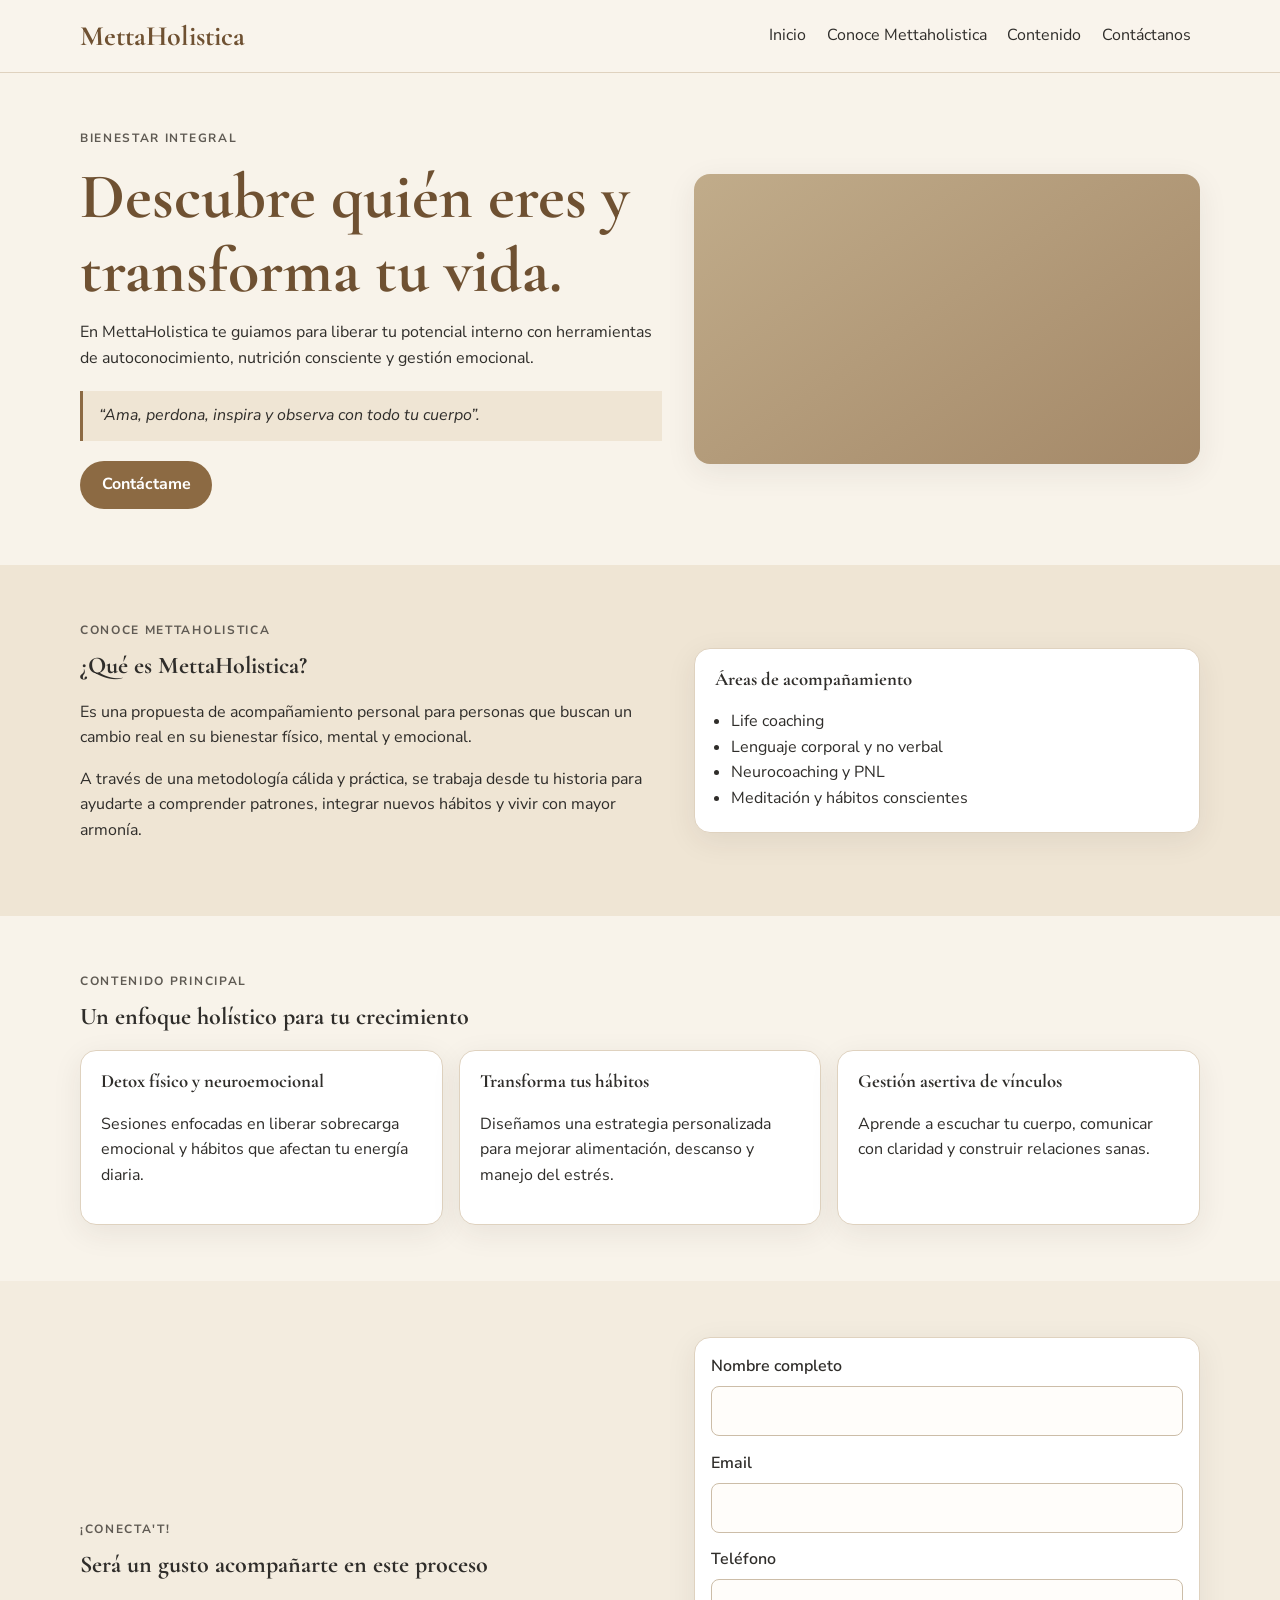
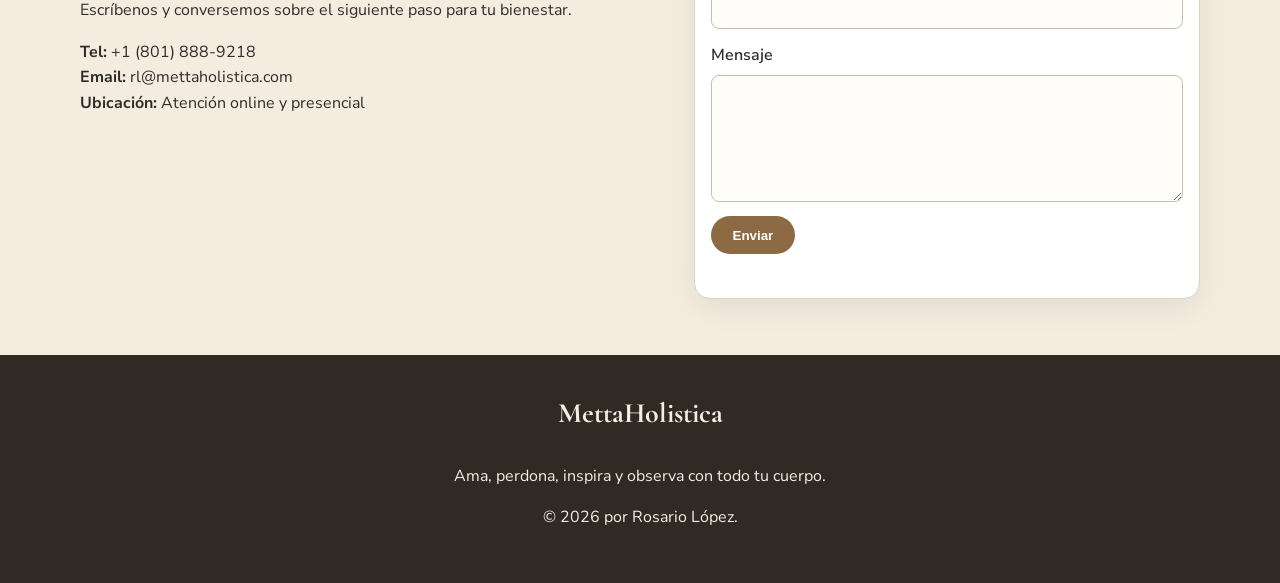
==== index.html @ f31a0b86 "Agregar base generada por Codex" ====
<!doctype html>
<html lang="es">
  <head>
    <meta charset="UTF-8" />
    <meta name="viewport" content="width=device-width, initial-scale=1.0" />
    <meta
      name="description"
      content="MettaHolistica te acompaña a transformar tu bienestar integral con enfoque en mente, cuerpo y emociones."
    />
    <title>MettaHolistica | Bienestar integral</title>

    <link rel="preconnect" href="https://fonts.googleapis.com" />
    <link rel="preconnect" href="https://fonts.gstatic.com" crossorigin />
    <link
      href="https://fonts.googleapis.com/css2?family=Cormorant+Garamond:wght@400;500;600;700&family=Nunito+Sans:wght@400;500;600;700&display=swap"
      rel="stylesheet"
    />
    <link rel="stylesheet" href="assets/css/styles.css" />
  </head>
  <body>
    <a class="skip-link" href="#contenido">Saltar al contenido principal</a>

    <header class="site-header" id="inicio">
      <div class="container nav-wrap">
        <a class="brand" href="#inicio" aria-label="Ir al inicio de MettaHolistica">
          <span class="brand__name">MettaHolistica</span>
        </a>

        <button class="nav-toggle" type="button" aria-expanded="false" aria-controls="nav-menu">
          <span class="sr-only">Abrir menú</span>
          <span></span>
          <span></span>
          <span></span>
        </button>

        <nav class="main-nav" id="nav-menu" aria-label="Navegación principal">
          <ul>
            <li><a href="#inicio">Inicio</a></li>
            <li><a href="#conoce">Conoce Mettaholistica</a></li>
            <li><a href="#contenido">Contenido</a></li>
            <li><a href="#contacto">Contáctanos</a></li>
          </ul>
        </nav>
      </div>
    </header>

    <main>
      <section class="hero" aria-labelledby="hero-title">
        <div class="container hero__layout">
          <div class="hero__copy">
            <p class="eyebrow">Bienestar integral</p>
            <h1 id="hero-title">Descubre quién eres y transforma tu vida.</h1>
            <p>
              En MettaHolistica te guiamos para liberar tu potencial interno con herramientas de
              autoconocimiento, nutrición consciente y gestión emocional.
            </p>
            <blockquote>
              “Ama, perdona, inspira y observa con todo tu cuerpo”.
            </blockquote>
            <a class="btn btn--primary" href="#contacto">Contáctame</a>
          </div>
          <div class="hero__visual" role="img" aria-label="Imagen inspiracional de bienestar"></div>
        </div>
      </section>

      <section class="section section--alt" id="conoce" aria-labelledby="conoce-title">
        <div class="container section__grid">
          <article>
            <p class="eyebrow">Conoce MettaHolistica</p>
            <h2 id="conoce-title">¿Qué es MettaHolistica?</h2>
            <p>
              Es una propuesta de acompañamiento personal para personas que buscan un cambio real en
              su bienestar físico, mental y emocional.
            </p>
            <p>
              A través de una metodología cálida y práctica, se trabaja desde tu historia para
              ayudarte a comprender patrones, integrar nuevos hábitos y vivir con mayor armonía.
            </p>
          </article>
          <aside class="feature-card" aria-label="Servicios destacados">
            <h3>Áreas de acompañamiento</h3>
            <ul>
              <li>Life coaching</li>
              <li>Lenguaje corporal y no verbal</li>
              <li>Neurocoaching y PNL</li>
              <li>Meditación y hábitos conscientes</li>
            </ul>
          </aside>
        </div>
      </section>

      <section class="section" id="contenido" aria-labelledby="contenido-title">
        <div class="container">
          <p class="eyebrow">Contenido principal</p>
          <h2 id="contenido-title">Un enfoque holístico para tu crecimiento</h2>

          <div class="cards">
            <article class="card">
              <h3>Detox físico y neuroemocional</h3>
              <p>
                Sesiones enfocadas en liberar sobrecarga emocional y hábitos que afectan tu energía
                diaria.
              </p>
            </article>

            <article class="card">
              <h3>Transforma tus hábitos</h3>
              <p>
                Diseñamos una estrategia personalizada para mejorar alimentación, descanso y manejo
                del estrés.
              </p>
            </article>

            <article class="card">
              <h3>Gestión asertiva de vínculos</h3>
              <p>
                Aprende a escuchar tu cuerpo, comunicar con claridad y construir relaciones sanas.
              </p>
            </article>
          </div>
        </div>
      </section>

      <section class="section section--contact" id="contacto" aria-labelledby="contacto-title">
        <div class="container contact">
          <div>
            <p class="eyebrow">¡Conecta'T!</p>
            <h2 id="contacto-title">Será un gusto acompañarte en este proceso</h2>
            <p>Escríbenos y conversemos sobre el siguiente paso para tu bienestar.</p>
            <ul class="contact-list">
              <li><strong>Tel:</strong> +1 (801) 888-9218</li>
              <li><strong>Email:</strong> rl@mettaholistica.com</li>
              <li><strong>Ubicación:</strong> Atención online y presencial</li>
            </ul>
          </div>

          <form class="contact-form" novalidate>
            <label>
              Nombre completo
              <input type="text" name="nombre" autocomplete="name" required />
            </label>
            <label>
              Email
              <input type="email" name="email" autocomplete="email" required />
            </label>
            <label>
              Teléfono
              <input type="tel" name="telefono" autocomplete="tel" />
            </label>
            <label>
              Mensaje
              <textarea name="mensaje" rows="4" required></textarea>
            </label>
            <button class="btn btn--primary" type="submit">Enviar</button>
            <p class="form-msg" role="status" aria-live="polite"></p>
          </form>
        </div>
      </section>
    </main>

    <footer class="site-footer">
      <div class="container footer-wrap">
        <p class="brand__name">MettaHolistica</p>
        <p>Ama, perdona, inspira y observa con todo tu cuerpo.</p>
        <p>© <span id="year"></span> por Rosario López.</p>
      </div>
    </footer>

    <script src="assets/js/main.js"></script>
  </body>
</html>
---- assets/css/styles.css ----
:root {
  --bg: #f8f3ea;
  --surface: #ffffff;
  --surface-alt: #efe5d4;
  --text: #2f2d2a;
  --text-soft: #5f5a53;
  --brand: #8c6a43;
  --brand-deep: #6f5132;
  --accent: #b9a27d;
  --border: #dfd2bf;
  --shadow: 0 8px 30px rgba(48, 41, 33, 0.08);
}

* {
  box-sizing: border-box;
}

html {
  scroll-behavior: smooth;
}

body {
  margin: 0;
  font-family: 'Nunito Sans', system-ui, -apple-system, Segoe UI, Roboto, sans-serif;
  color: var(--text);
  background: var(--bg);
  line-height: 1.6;
}

img {
  max-width: 100%;
  display: block;
}

h1,
h2,
h3 {
  font-family: 'Cormorant Garamond', Georgia, serif;
  line-height: 1.15;
  margin-top: 0;
}

p,
blockquote,
ul {
  margin-top: 0;
}

.container {
  width: min(1120px, calc(100% - 2rem));
  margin-inline: auto;
}

.skip-link {
  position: absolute;
  left: -999px;
  top: 1rem;
  z-index: 999;
  background: var(--brand-deep);
  color: #fff;
  padding: 0.5rem 1rem;
  border-radius: 0.35rem;
}

.skip-link:focus {
  left: 1rem;
}

.site-header {
  position: sticky;
  top: 0;
  z-index: 20;
  backdrop-filter: blur(10px);
  background: color-mix(in srgb, var(--bg) 92%, white 8%);
  border-bottom: 1px solid var(--border);
}

.nav-wrap {
  display: flex;
  align-items: center;
  justify-content: space-between;
  min-height: 4.5rem;
}

.brand {
  text-decoration: none;
}

.brand__name {
  font-family: 'Cormorant Garamond', Georgia, serif;
  font-size: 1.75rem;
  font-weight: 700;
  color: var(--brand-deep);
}

.main-nav {
  position: absolute;
  inset: 4.5rem 0 auto;
  background: var(--bg);
  border-bottom: 1px solid var(--border);
  max-height: 0;
  overflow: hidden;
  transition: max-height 220ms ease;
}

.main-nav.is-open {
  max-height: 18rem;
}

.main-nav ul {
  list-style: none;
  margin: 0;
  padding: 0.75rem 1rem 1rem;
}

.main-nav a {
  display: block;
  text-decoration: none;
  color: var(--text);
  padding: 0.55rem;
  border-radius: 0.5rem;
}

.main-nav a:hover,
.main-nav a:focus-visible {
  background: var(--surface-alt);
}

.nav-toggle {
  appearance: none;
  border: 1px solid var(--border);
  background: var(--surface);
  width: 2.75rem;
  height: 2.75rem;
  border-radius: 0.6rem;
  display: grid;
  gap: 0.25rem;
  place-content: center;
}

.nav-toggle span {
  width: 1.15rem;
  height: 2px;
  background: var(--brand-deep);
  display: block;
}

.sr-only {
  border: 0;
  clip: rect(0, 0, 0, 0);
  height: 1px;
  margin: -1px;
  overflow: hidden;
  padding: 0;
  position: absolute;
  width: 1px;
}

.hero {
  padding: 3.5rem 0;
}

.hero__layout {
  display: grid;
  gap: 1.5rem;
}

.hero__copy h1 {
  font-size: clamp(2.2rem, 6vw, 4rem);
  color: var(--brand-deep);
  margin-bottom: 0.8rem;
}

.eyebrow {
  text-transform: uppercase;
  letter-spacing: 0.14em;
  font-size: 0.75rem;
  color: var(--text-soft);
  font-weight: 700;
}

.hero__copy blockquote {
  margin: 1.25rem 0;
  padding: 0.75rem 1rem;
  border-left: 3px solid var(--brand);
  background: var(--surface-alt);
  font-style: italic;
}

.hero__visual {
  min-height: 290px;
  border-radius: 1rem;
  background: linear-gradient(145deg, rgba(185, 162, 125, 0.88), rgba(140, 106, 67, 0.78));
  box-shadow: var(--shadow);
}

.btn {
  display: inline-flex;
  align-items: center;
  justify-content: center;
  border: 0;
  border-radius: 999px;
  cursor: pointer;
  text-decoration: none;
  font-weight: 700;
  padding: 0.7rem 1.35rem;
}

.btn--primary {
  background: var(--brand);
  color: #fff;
}

.btn--primary:hover,
.btn--primary:focus-visible {
  background: var(--brand-deep);
}

.section {
  padding: 3.5rem 0;
}

.section--alt {
  background: var(--surface-alt);
}

.section__grid {
  display: grid;
  gap: 1.5rem;
}

.feature-card {
  background: var(--surface);
  border: 1px solid var(--border);
  border-radius: 1rem;
  padding: 1.25rem;
  box-shadow: var(--shadow);
}

.feature-card ul {
  margin: 0;
  padding-left: 1rem;
}

.cards {
  display: grid;
  gap: 1rem;
}

.card {
  background: var(--surface);
  border: 1px solid var(--border);
  border-radius: 1rem;
  padding: 1.25rem;
  box-shadow: var(--shadow);
}

.section--contact {
  background: #f3ecdf;
}

.contact {
  display: grid;
  gap: 1.5rem;
}

.contact-list {
  list-style: none;
  padding: 0;
  margin-bottom: 0;
}

.contact-form {
  background: var(--surface);
  border: 1px solid var(--border);
  border-radius: 1rem;
  padding: 1rem;
  box-shadow: var(--shadow);
}

.contact-form label {
  display: grid;
  gap: 0.4rem;
  margin-bottom: 0.9rem;
  font-weight: 600;
}

.contact-form input,
.contact-form textarea {
  width: 100%;
  border: 1px solid #ccbda8;
  border-radius: 0.5rem;
  padding: 0.7rem;
  font: inherit;
  background: #fffdfa;
}

.contact-form input:focus,
.contact-form textarea:focus {
  outline: 2px solid var(--accent);
  outline-offset: 1px;
}

.form-msg {
  min-height: 1.25rem;
  margin: 0.5rem 0 0;
  color: var(--brand-deep);
  font-weight: 600;
}

.site-footer {
  background: #2f2a24;
  color: #f4ede3;
  padding: 2.25rem 0;
}

.footer-wrap {
  text-align: center;
}

.footer-wrap .brand__name {
  color: #f4ede3;
}

@media (min-width: 760px) {
  .nav-toggle {
    display: none;
  }

  .main-nav {
    position: static;
    border: 0;
    max-height: none;
    background: transparent;
  }

  .main-nav ul {
    display: flex;
    align-items: center;
    padding: 0;
    gap: 0.2rem;
  }

  .hero__layout,
  .section__grid,
  .contact {
    grid-template-columns: 1.15fr 1fr;
    align-items: center;
    gap: 2rem;
  }

  .cards {
    grid-template-columns: repeat(3, 1fr);
  }
}
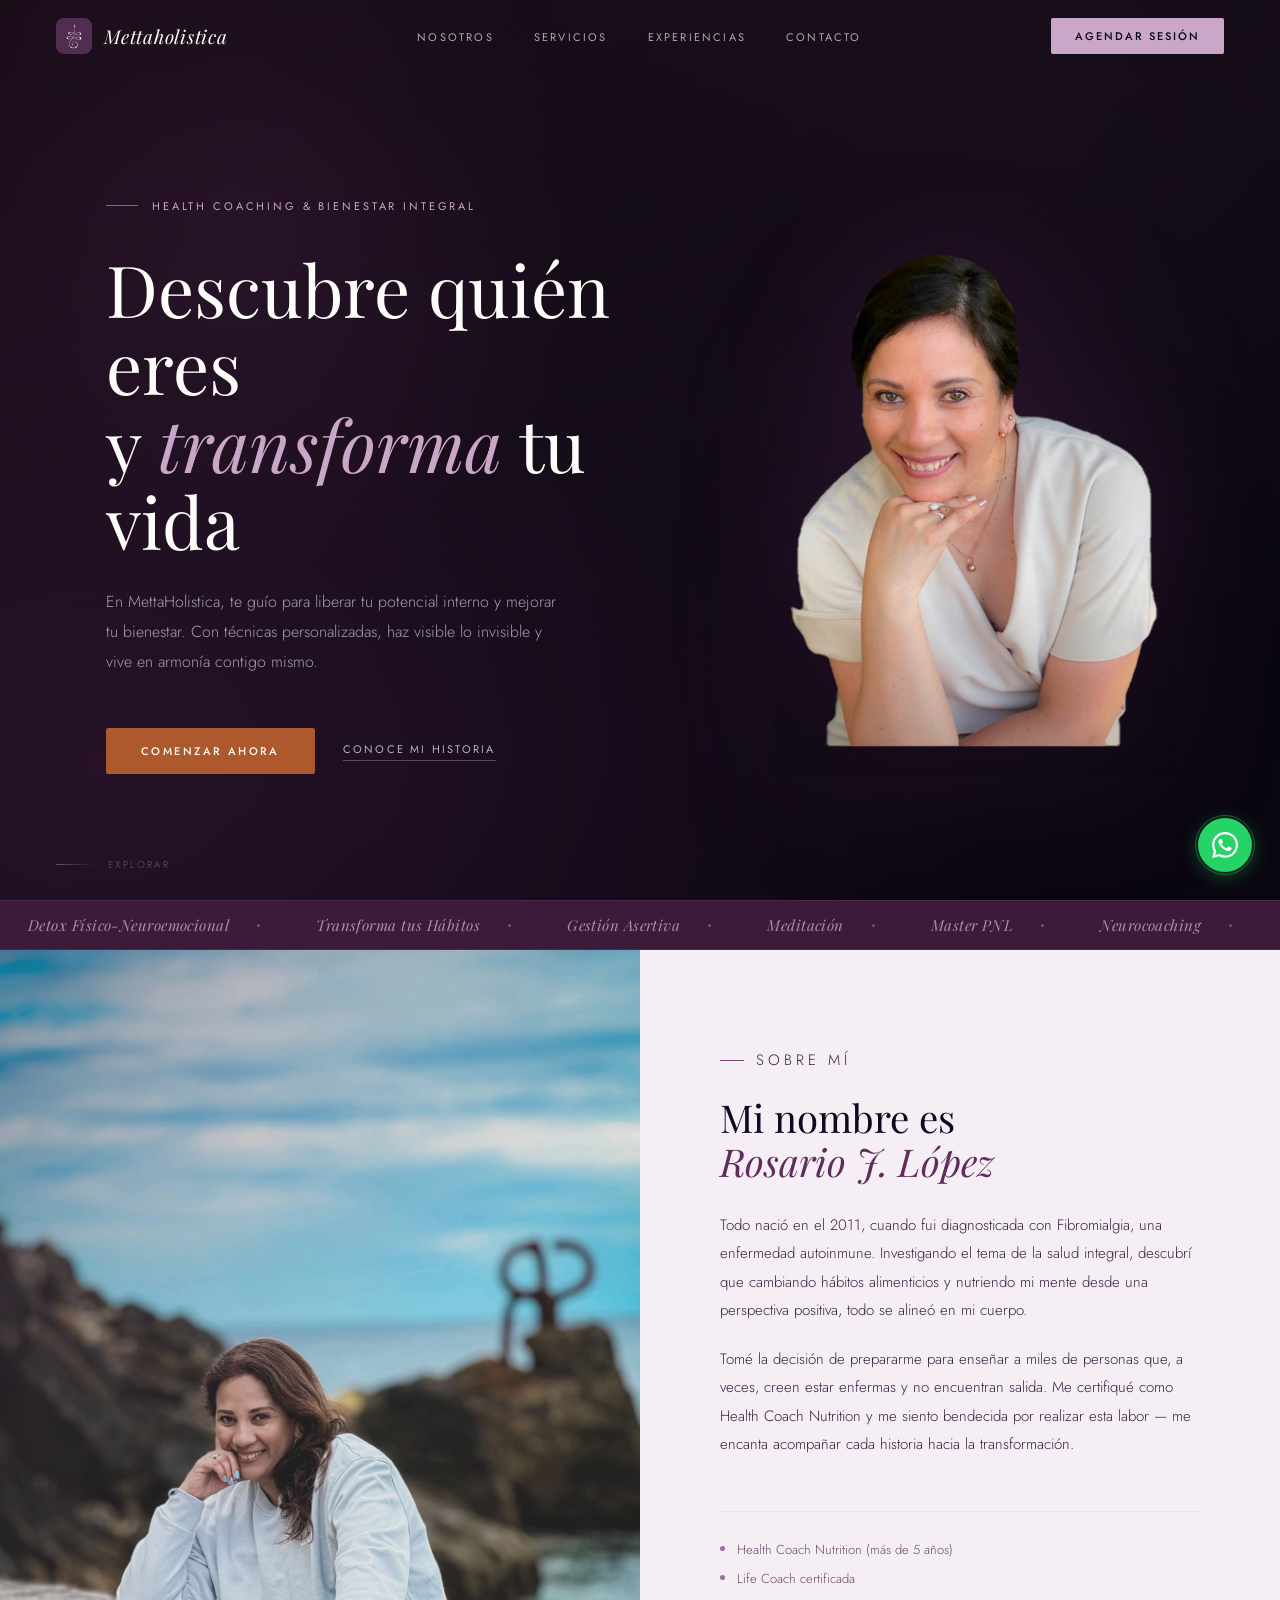
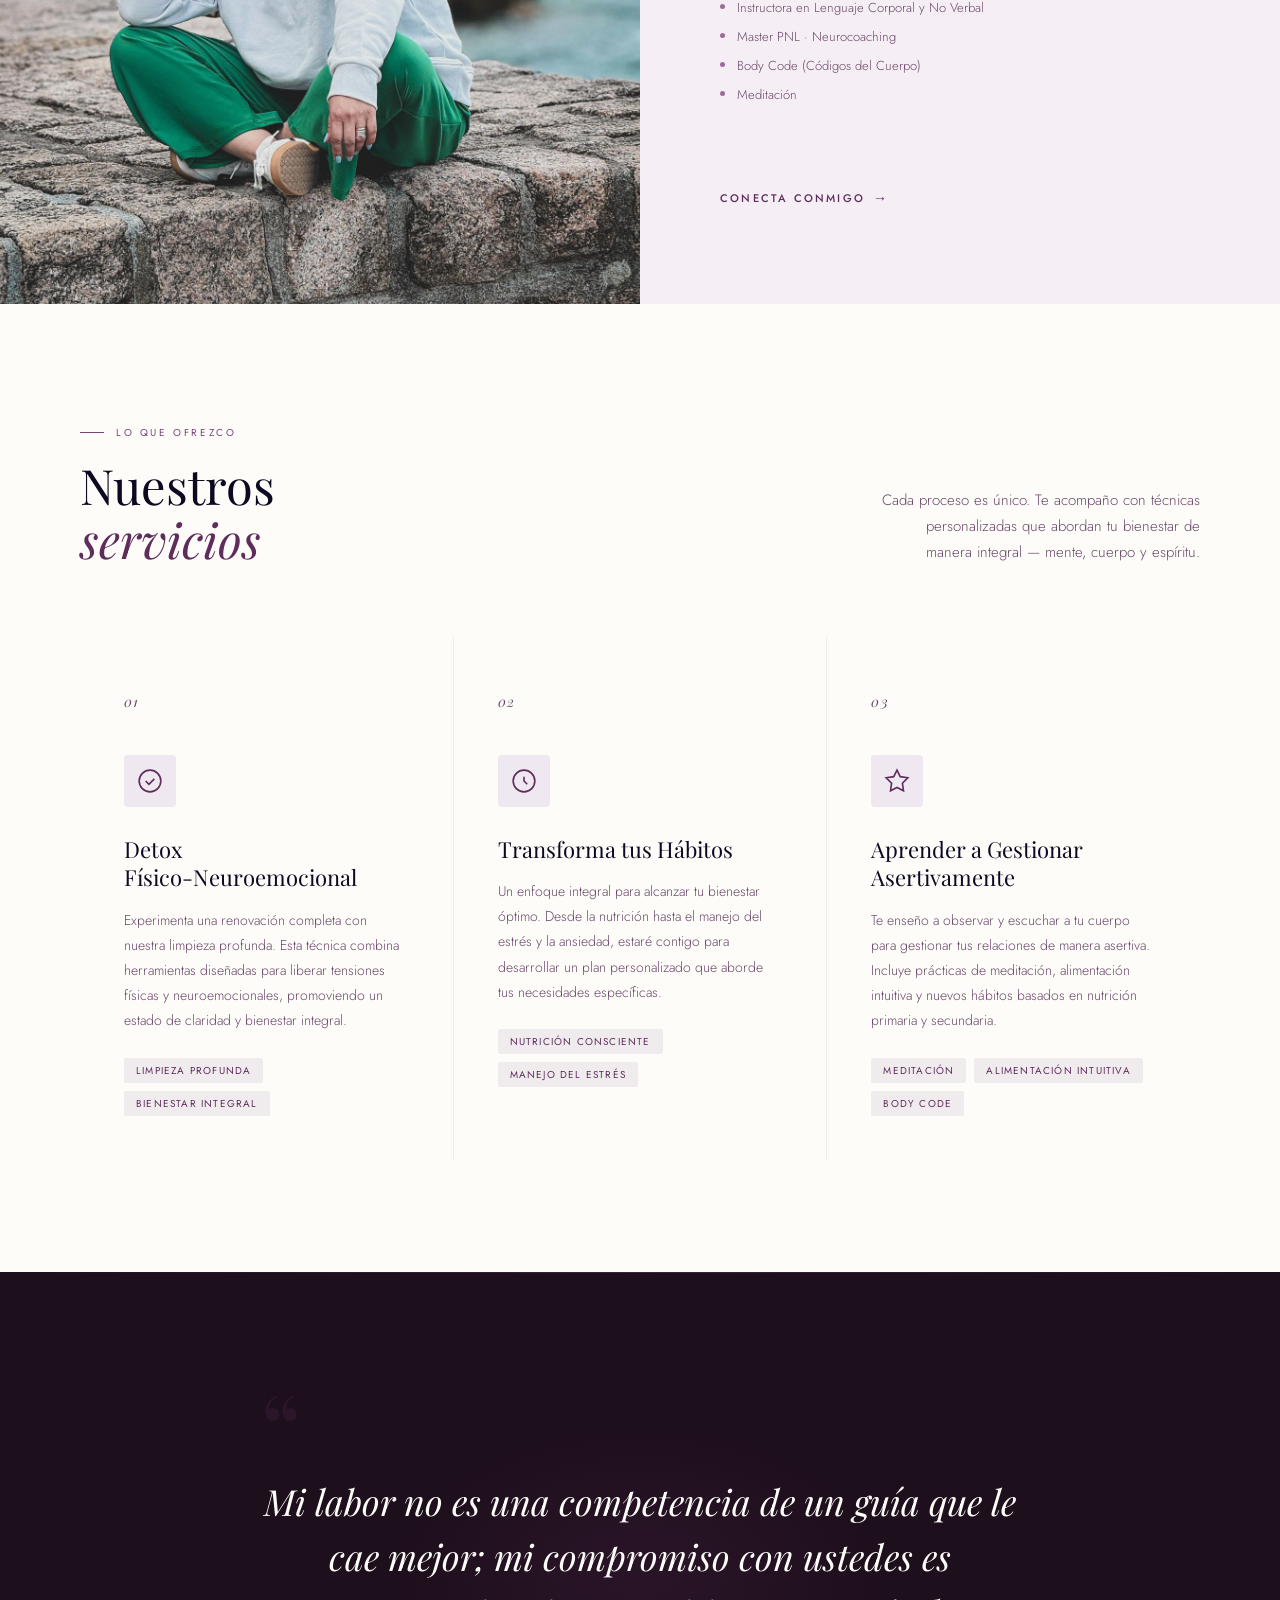
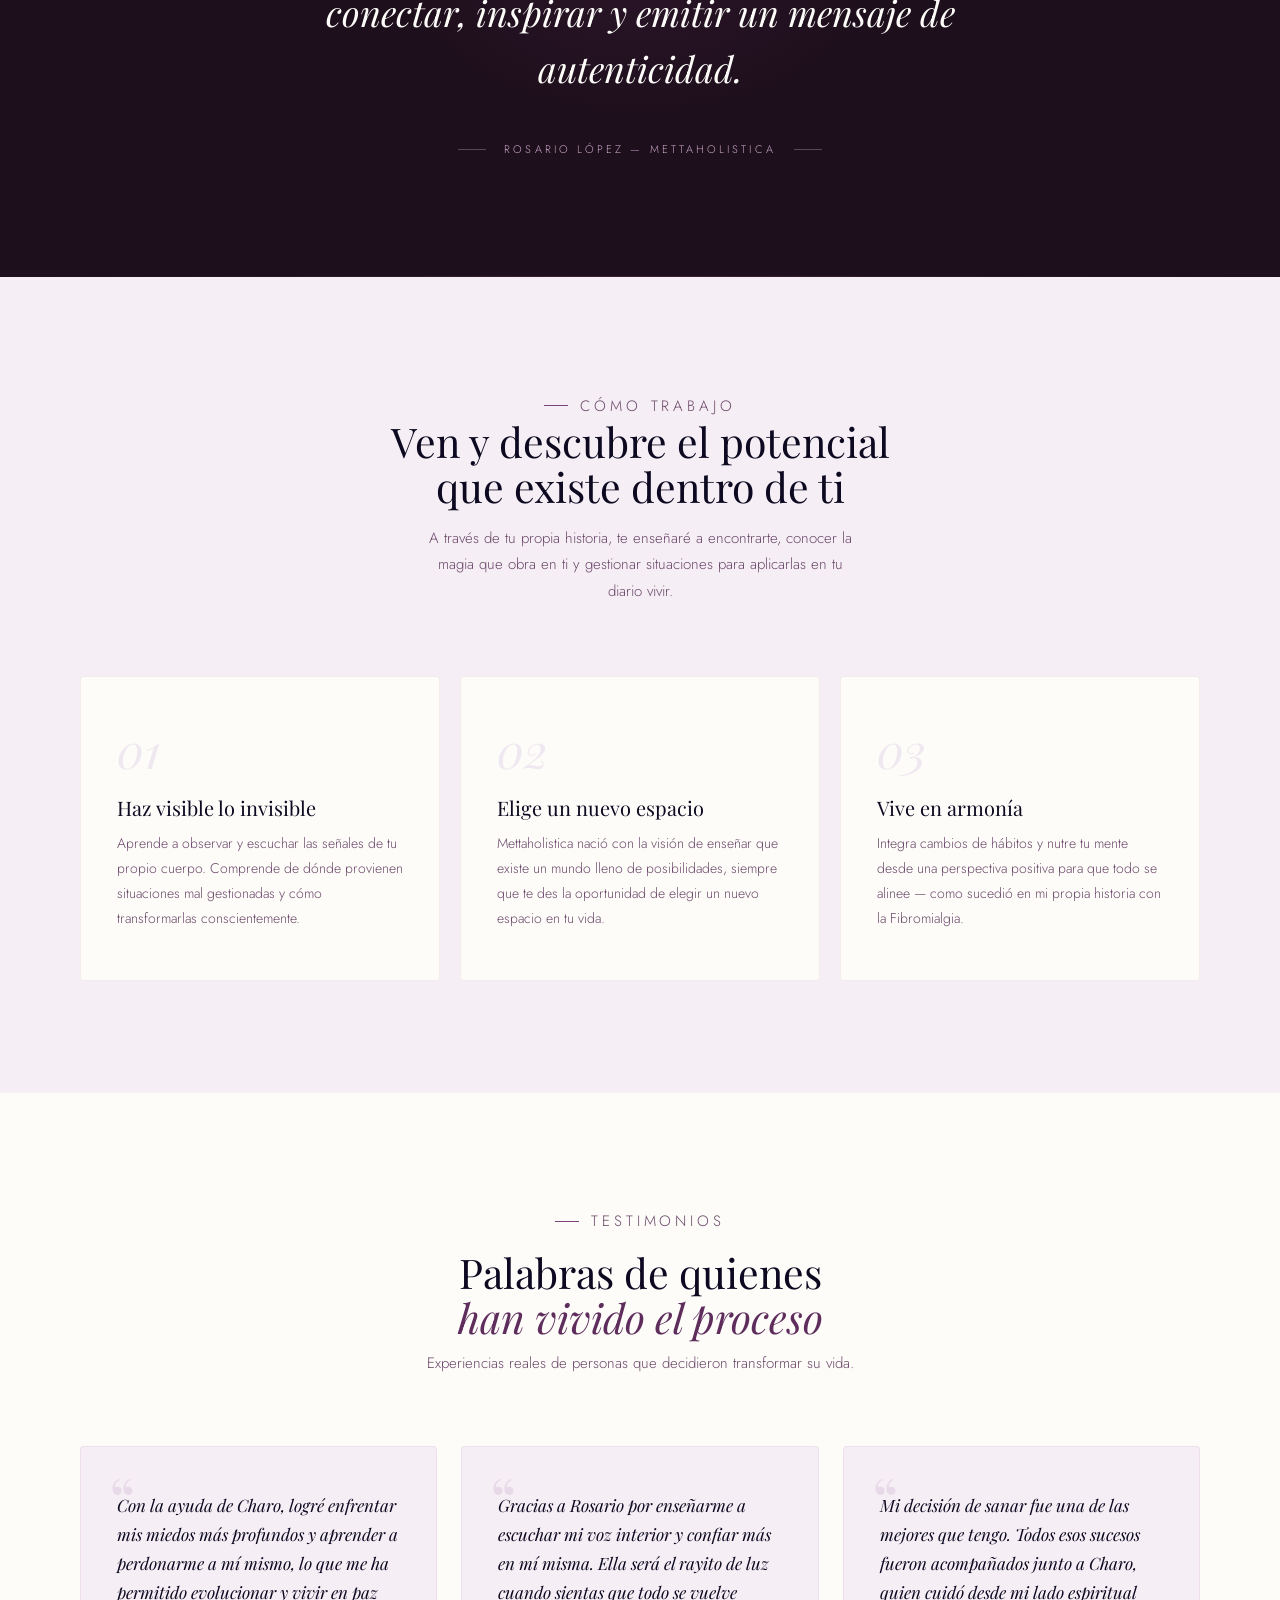
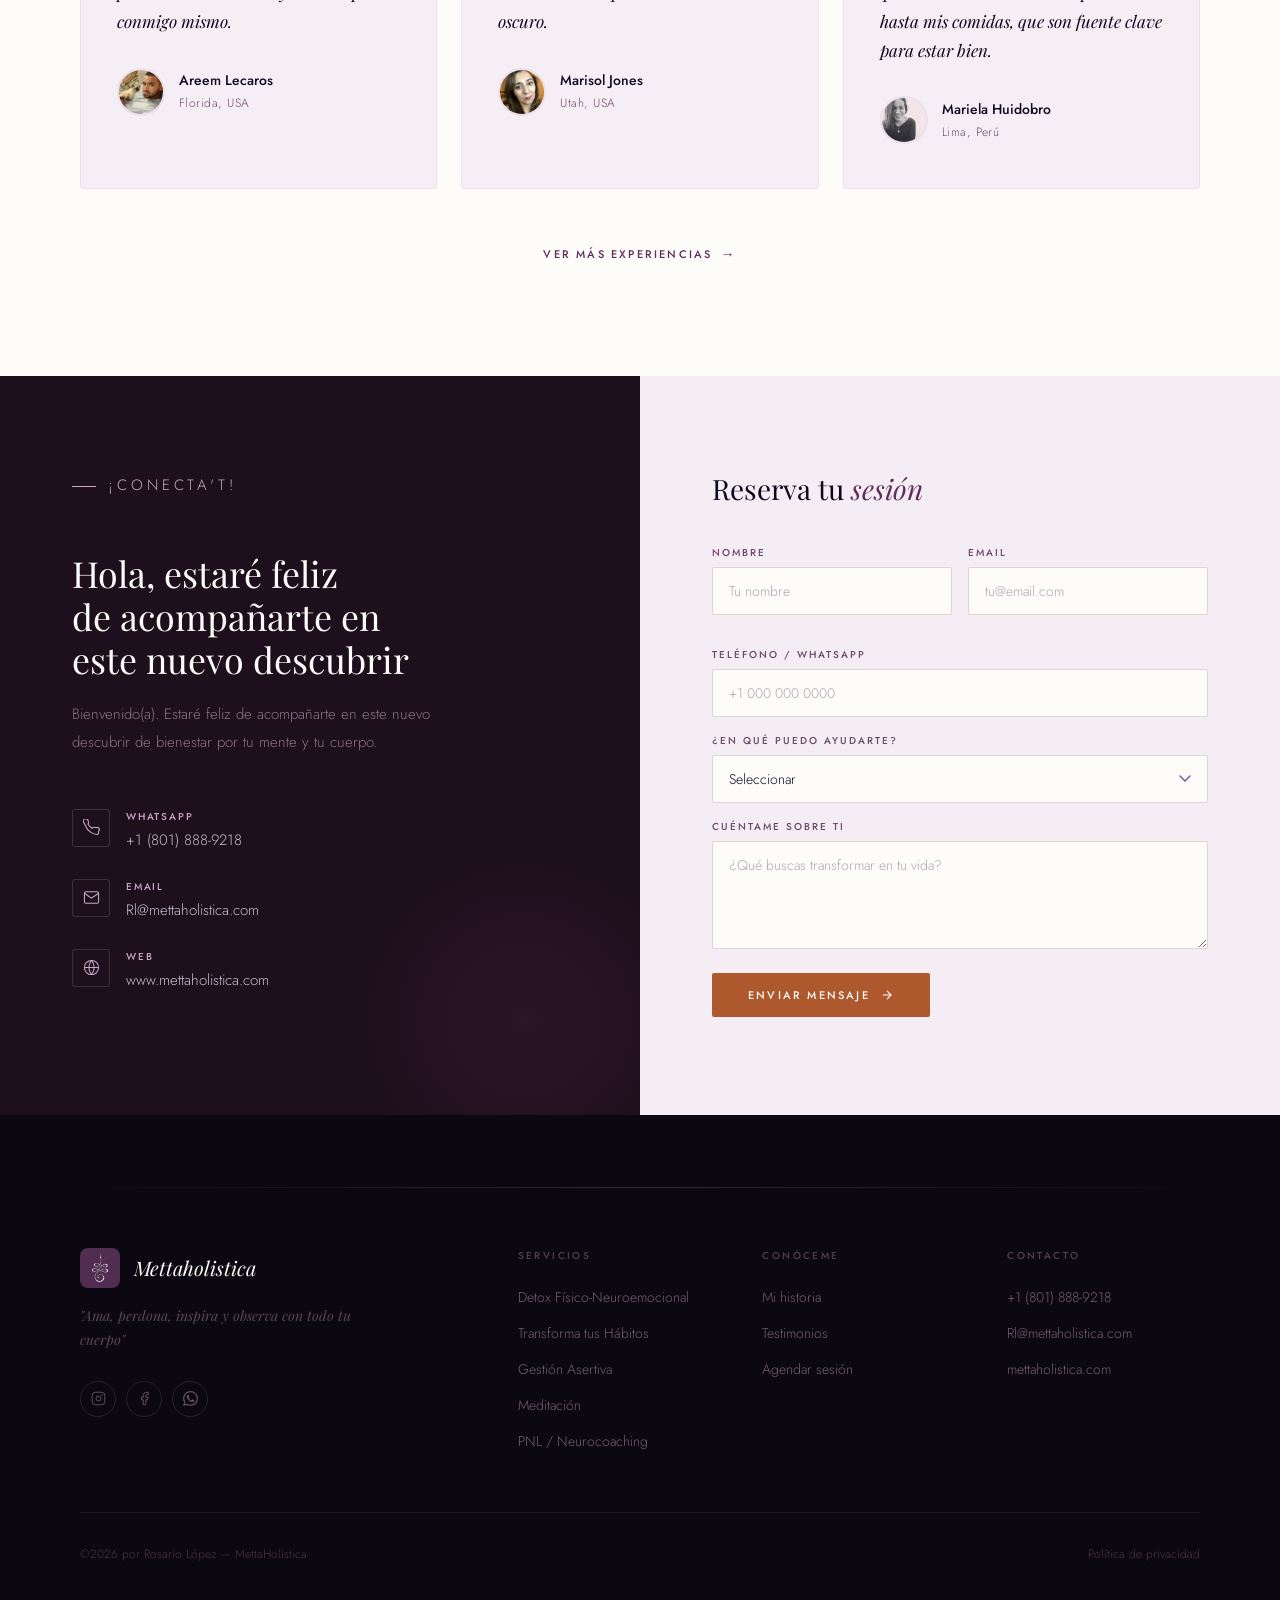
==== commit e22b6bd4: "Primer commit: Mettaholistica" ====
--- a/index.html
+++ b/index.html
@@ -1,171 +1,519 @@
-<!doctype html>
+﻿<!DOCTYPE html>
 <html lang="es">
-  <head>
-    <meta charset="UTF-8" />
-    <meta name="viewport" content="width=device-width, initial-scale=1.0" />
-    <meta
-      name="description"
-      content="MettaHolistica te acompaña a transformar tu bienestar integral con enfoque en mente, cuerpo y emociones."
-    />
-    <title>MettaHolistica | Bienestar integral</title>
-
-    <link rel="preconnect" href="https://fonts.googleapis.com" />
-    <link rel="preconnect" href="https://fonts.gstatic.com" crossorigin />
-    <link
-      href="https://fonts.googleapis.com/css2?family=Cormorant+Garamond:wght@400;500;600;700&family=Nunito+Sans:wght@400;500;600;700&display=swap"
-      rel="stylesheet"
-    />
-    <link rel="stylesheet" href="assets/css/styles.css" />
-  </head>
-  <body>
-    <a class="skip-link" href="#contenido">Saltar al contenido principal</a>
-
-    <header class="site-header" id="inicio">
-      <div class="container nav-wrap">
-        <a class="brand" href="#inicio" aria-label="Ir al inicio de MettaHolistica">
-          <span class="brand__name">MettaHolistica</span>
+<head>
+  <meta charset="UTF-8">
+  <meta name="viewport" content="width=device-width, initial-scale=1.0">
+  <title>MettaHolistica — Descubre quién eres y transforma tu vida</title>
+  <meta name="description" content="MettaHolistica con Rosario López. Libera tu potencial, transforma tus hábitos y vive en armonía. Health Coaching, Detox neuroemocional y más.">
+  <meta name="robots" content="index, follow">
+  <link rel="canonical" href="https://www.mettaholistica.com/">
+
+  <meta property="og:title" content="MettaHolistica — Descubre quién eres y transforma tu vida">
+  <meta property="og:description" content="Con Rosario López, Health Coach certificada. Sesiones online de bienestar integral: Detox neuroemocional, PNL, Neurocoaching y más. Da el primer paso hoy.">
+  <meta property="og:type" content="website">
+  <meta property="og:url" content="https://www.mettaholistica.com/">
+  <meta property="og:site_name" content="MettaHolistica">
+  <meta property="og:image" content="https://www.mettaholistica.com/Images/og_cover.png">
+  <meta property="og:locale" content="es_ES">
+
+  <meta name="twitter:card" content="summary_large_image">
+  <meta name="twitter:title" content="MettaHolistica — Descubre quién eres y transforma tu vida">
+  <meta name="twitter:description" content="Con Rosario López, Health Coach certificada. Sesiones online de bienestar integral: Detox neuroemocional, PNL, Neurocoaching y más. Da el primer paso hoy.">
+  <meta name="twitter:image" content="https://www.mettaholistica.com/Images/og_cover.png">
+
+  <link rel="icon" type="image/x-icon" href="Images/favicon/favicon.ico">
+  <link rel="icon" type="image/png" sizes="32x32" href="Images/favicon/favicon-32x32.png">
+  <link rel="icon" type="image/png" sizes="16x16" href="Images/favicon/favicon-16x16.png">
+  <link rel="apple-touch-icon" sizes="180x180" href="Images/favicon/apple-touch-icon.png">
+  <link rel="manifest" href="Images/favicon/site.webmanifest">
+
+  <link rel="preconnect" href="https://fonts.googleapis.com">
+  <link rel="preconnect" href="https://fonts.gstatic.com" crossorigin>
+  <link href="https://fonts.googleapis.com/css2?family=Playfair+Display:ital,wght@0,400;0,500;1,400;1,500&family=Jost:wght@300;400;500;600&display=swap" rel="stylesheet">
+
+  <link rel="stylesheet" href="assets/css/styles.css">
+
+</head>
+<body>
+
+<div id="bar"></div>
+
+<!-- Mobile nav overlay -->
+<nav class="mob-nav" id="mobNav" aria-hidden="true" role="navigation">
+  <a href="#nosotros"     onclick="closeMob()">Nosotros</a>
+  <a href="#servicios"    onclick="closeMob()">Servicios</a>
+  <a href="#experiencias" onclick="closeMob()">Experiencias</a>
+  <a href="#contacto"     onclick="closeMob()">Contacto</a>
+  <a href="#contacto"     onclick="closeMob()" style="color:var(--lavender)">Agendar sesión →</a>
+</nav>
+
+<!-- Main nav -->
+<nav class="nav" id="mainNav" role="navigation" aria-label="Navegación principal">
+  <a href="#" class="nav-logo" aria-label="MettaHolistica — inicio">
+    <img src="Images/FOTO.webp" alt="" aria-hidden="true">
+    <em>Mettaholistica</em>
+  </a>
+  <ul class="nav-links" role="list">
+    <li><a href="#nosotros">Nosotros</a></li>
+    <li><a href="#servicios">Servicios</a></li>
+    <li><a href="#experiencias">Experiencias</a></li>
+    <li><a href="#contacto">Contacto</a></li>
+  </ul>
+  <a href="#contacto" class="nav-btn">Agendar sesión</a>
+  <button class="nav-ham" id="ham" aria-label="Abrir menú" aria-expanded="false">
+    <span></span><span></span><span></span>
+  </button>
+</nav>
+
+<!-- ═══════════════════════════════════════
+     HERO — composición corregida
+     Fondo: gradiente puro + glow radial
+     Portrait: cutout Sobremi.png sin competencia visual
+═══════════════════════════════════════ -->
+<section class="hero" aria-label="Inicio">
+  <div class="hero-glow" aria-hidden="true"></div>
+
+  <div class="hero-inner">
+    <div class="hero-text">
+      <span class="hero-eyebrow">Health Coaching &amp; Bienestar Integral</span>
+      <h1>
+        Descubre quién eres<br>y <em>transforma</em> tu vida
+      </h1>
+      <p class="hero-sub">
+        En MettaHolistica, te guío para liberar tu potencial interno y mejorar tu bienestar. Con técnicas personalizadas, haz visible lo invisible y vive en armonía contigo mismo.
+      </p>
+      <div class="hero-actions">
+        <a href="#contacto" class="btn-solid">Comenzar ahora</a>
+        <a href="#nosotros" class="btn-outline">Conoce mi historia</a>
+      </div>
+    </div>
+
+    <div class="hero-portrait" aria-hidden="true">
+      <div class="hero-portrait-frame">
+        <img
+          src="Images/hero.webp"
+          alt="Rosario J. López — MettaHolistica"
+        >
+      </div>
+    </div>
+  </div>
+
+  <div class="hero-scroll" aria-hidden="true">
+    <div class="hero-scroll-line"></div>
+    Explorar
+  </div>
+</section>
+
+<!-- ═══════════════════════════════════════
+     MARQUEE
+═══════════════════════════════════════ -->
+<div class="marquee" aria-hidden="true">
+  <div class="marquee-track">
+    <div class="marquee-item"><span>Detox Físico-Neuroemocional</span><div class="msep"></div></div>
+    <div class="marquee-item"><span>Transforma tus Hábitos</span><div class="msep"></div></div>
+    <div class="marquee-item"><span>Gestión Asertiva</span><div class="msep"></div></div>
+    <div class="marquee-item"><span>Meditación</span><div class="msep"></div></div>
+    <div class="marquee-item"><span>Master PNL</span><div class="msep"></div></div>
+    <div class="marquee-item"><span>Neurocoaching</span><div class="msep"></div></div>
+    <div class="marquee-item"><span>Body Code</span><div class="msep"></div></div>
+    <div class="marquee-item"><span>Alimentación Intuitiva</span><div class="msep"></div></div>
+    <div class="marquee-item"><span>Detox Físico-Neuroemocional</span><div class="msep"></div></div>
+    <div class="marquee-item"><span>Transforma tus Hábitos</span><div class="msep"></div></div>
+    <div class="marquee-item"><span>Gestión Asertiva</span><div class="msep"></div></div>
+    <div class="marquee-item"><span>Meditación</span><div class="msep"></div></div>
+    <div class="marquee-item"><span>Master PNL</span><div class="msep"></div></div>
+    <div class="marquee-item"><span>Neurocoaching</span><div class="msep"></div></div>
+    <div class="marquee-item"><span>Body Code</span><div class="msep"></div></div>
+    <div class="marquee-item"><span>Alimentación Intuitiva</span><div class="msep"></div></div>
+  </div>
+</div>
+
+<!-- ═══════════════════════════════════════
+     ABOUT — imagen corregida (d006db3a)
+     Antes usaba Sobremi.png (repetida del hero)
+═══════════════════════════════════════ -->
+<section id="nosotros" class="about" aria-labelledby="about-h">
+  <div class="about-img">
+    <img
+      src="Images/Inicio.webp"
+      alt="Rosario J. López — Fundadora de MettaHolistica"
+      loading="lazy"
+    >
+    <div class="about-img-overlay"></div>
+  </div>
+
+  <div class="about-body">
+    <p class="eyebrow reveal">Sobre mí</p>
+    <h2 id="about-h" class="reveal d1">
+      Mi nombre es<br><em>Rosario J. López</em>
+    </h2>
+    <p class="reveal d2">
+      Todo nació en el 2011, cuando fui diagnosticada con Fibromialgia, una enfermedad autoinmune. Investigando el tema de la salud integral, descubrí que cambiando hábitos alimenticios y nutriendo mi mente desde una perspectiva positiva, todo se alineó en mi cuerpo.
+    </p>
+    <p class="reveal d3">
+      Tomé la decisión de prepararme para enseñar a miles de personas que, a veces, creen estar enfermas y no encuentran salida. Me certifiqué como Health Coach Nutrition y me siento bendecida por realizar esta labor — me encanta acompañar cada historia hacia la transformación.
+    </p>
+
+    <div class="about-certs reveal d3">
+      <div class="cert-item"><div class="cert-dot"></div><span>Health Coach Nutrition (más de 5 años)</span></div>
+      <div class="cert-item"><div class="cert-dot"></div><span>Life Coach certificada</span></div>
+      <div class="cert-item"><div class="cert-dot"></div><span>Instructora en Lenguaje Corporal y No Verbal</span></div>
+      <div class="cert-item"><div class="cert-dot"></div><span>Master PNL · Neurocoaching</span></div>
+      <div class="cert-item"><div class="cert-dot"></div><span>Body Code (Códigos del Cuerpo)</span></div>
+      <div class="cert-item"><div class="cert-dot"></div><span>Meditación</span></div>
+    </div>
+
+    <p class="signature reveal d4">Con amor y consciencia, Charo</p>
+    <a href="#contacto" class="btn-text reveal d4">Conecta conmigo</a>
+  </div>
+</section>
+
+<!-- ═══════════════════════════════════════
+     METTA — ¿Qué es Mettaholística?
+     [DESHABILITADO — reevaluar si incluir en flujo futuro]
+═══════════════════════════════════════ -->
+<!--
+<section class="metta-meaning" aria-labelledby="metta-h">
+  <div class="metta-inner">
+    <p class="eyebrow light reveal">El nombre</p>
+    <h2 id="metta-h" class="reveal d1">¿Qué es <em>Mettaholística</em>?</h2>
+    <div class="metta-grid">
+      <div class="metta-col reveal d2">
+        <span class="metta-word">Metta</span>
+        <p class="metta-origin">Palabra en Pali · lengua budista</p>
+        <p>Significa amor compasivo, bondad, empatía y generosidad. Se enfoca en el amor incondicional hacia todos los seres, independientemente de su raza, religión, género o estatus social. Al cultivar Metta, desarrollamos emociones más sutiles que nos ofrecen un camino para reunir nuestra conciencia cotidiana y encontrar paz y armonía.</p>
+      </div>
+      <div class="metta-divider" aria-hidden="true"></div>
+      <div class="metta-col reveal d3">
+        <span class="metta-word">Holística</span>
+        <p class="metta-origin">Del griego holos · totalidad</p>
+        <p>Cada sistema es un todo compuesto por partes integradas. La visión holística implica que el todo es más importante y complejo que la suma de sus partes. Somos cuerpo, mente y alma, y no podemos sanar ni trascender sin cuidar cada aspecto de nuestro ser.</p>
+      </div>
+    </div>
+  </div>
+</section>
+-->
+
+<!-- ═══════════════════════════════════════
+     SERVICES
+═══════════════════════════════════════ -->
+<section id="servicios" class="services" aria-labelledby="services-h">
+  <div class="services-header reveal">
+    <div>
+      <p class="eyebrow">Lo que ofrezco</p>
+      <h2 id="services-h">Nuestros<br><em>servicios</em></h2>
+    </div>
+    <p class="services-header-note">
+      Cada proceso es único. Te acompaño con técnicas personalizadas que abordan tu bienestar de manera integral — mente, cuerpo y espíritu.
+    </p>
+  </div>
+
+  <div class="services-grid">
+    <div class="svc-card reveal d1">
+      <p class="svc-num">01</p>
+      <div class="svc-icon">
+        <img
+          src="https://static.wixstatic.com/media/21fd59_3e13f30a471b4ad98b2cb922a3bc8244~mv2.png/v1/fill/w_60,h_60,al_c,q_85,usm_0.66_1.00_0.01,enc_avif,quality_auto/desintoxicacion_edited_edited.png"
+          alt="Ícono Detox Físico-Neuroemocional" loading="lazy"
+          onerror="this.parentElement.innerHTML='<svg viewBox=\'0 0 24 24\' fill=\'none\' stroke=\'currentColor\' stroke-width=\'1.5\'><path d=\'M12 2a10 10 0 100 20A10 10 0 0012 2\'/><path d=\'M8 12l3 3 5-5\'/></svg>'; this.onerror=null;"
+        >
+      </div>
+      <h3>Detox Físico&#8209;Neuroemocional</h3>
+      <p>Experimenta una renovación completa con nuestra limpieza profunda. Esta técnica combina herramientas diseñadas para liberar tensiones físicas y neuroemocionales, promoviendo un estado de claridad y bienestar integral.</p>
+      <div class="svc-tags">
+        <span class="svc-tag">Limpieza profunda</span>
+        <span class="svc-tag">Bienestar integral</span>
+      </div>
+    </div>
+
+    <div class="svc-card reveal d2">
+      <p class="svc-num">02</p>
+      <div class="svc-icon">
+        <img
+          src="https://static.wixstatic.com/media/21fd59_f48055e7c13c470f9979b34f2a8173e8~mv2.png/v1/fill/w_60,h_60,al_c,q_85,usm_0.66_1.00_0.01,enc_avif,quality_auto/necesidades.png"
+          alt="Ícono Transforma tus Hábitos" loading="lazy"
+          onerror="this.parentElement.innerHTML='<svg viewBox=\'0 0 24 24\' fill=\'none\' stroke=\'currentColor\' stroke-width=\'1.5\'><circle cx=\'12\' cy=\'12\' r=\'10\'/><path d=\'M12 8v4l3 3\'/></svg>'; this.onerror=null;"
+        >
+      </div>
+      <h3>Transforma tus Hábitos</h3>
+      <p>Un enfoque integral para alcanzar tu bienestar óptimo. Desde la nutrición hasta el manejo del estrés y la ansiedad, estaré contigo para desarrollar un plan personalizado que aborde tus necesidades específicas.</p>
+      <div class="svc-tags">
+        <span class="svc-tag">Nutrición consciente</span>
+        <span class="svc-tag">Manejo del estrés</span>
+      </div>
+    </div>
+
+    <div class="svc-card reveal d3">
+      <p class="svc-num">03</p>
+      <div class="svc-icon">
+        <img
+          src="https://static.wixstatic.com/media/21fd59_96e14af366d94ed4bc9f6310d1000507~mv2.png/v1/fill/w_60,h_60,al_c,q_85,usm_0.66_1.00_0.01,enc_avif,quality_auto/project-management.png"
+          alt="Ícono Gestión Asertiva" loading="lazy"
+          onerror="this.parentElement.innerHTML='<svg viewBox=\'0 0 24 24\' fill=\'none\' stroke=\'currentColor\' stroke-width=\'1.5\'><path d=\'M12 2l3 6 7 1-5 5 1 7-6-3-6 3 1-7-5-5 7-1z\'/></svg>'; this.onerror=null;"
+        >
+      </div>
+      <h3>Aprender a Gestionar Asertivamente</h3>
+      <p>Te enseño a observar y escuchar a tu cuerpo para gestionar tus relaciones de manera asertiva. Incluye prácticas de meditación, alimentación intuitiva y nuevos hábitos basados en nutrición primaria y secundaria.</p>
+      <div class="svc-tags">
+        <span class="svc-tag">Meditación</span>
+        <span class="svc-tag">Alimentación intuitiva</span>
+        <span class="svc-tag">Body Code</span>
+      </div>
+    </div>
+  </div>
+</section>
+
+<!-- ═══════════════════════════════════════
+     QUOTE
+═══════════════════════════════════════ -->
+<section class="quote-block" aria-label="Filosofía">
+  <div class="quote-glow" aria-hidden="true"></div>
+  <div class="quote-inner">
+    <div class="quote-mark" aria-hidden="true">&ldquo;</div>
+    <blockquote class="quote-text reveal">
+      Mi labor no es una competencia de un guía que le cae mejor; mi compromiso con ustedes es conectar, inspirar y emitir un mensaje de autenticidad.
+    </blockquote>
+    <p class="quote-attr reveal d1">Rosario López — MettaHolistica</p>
+  </div>
+</section>
+
+<!-- ═══════════════════════════════════════
+     APPROACH
+═══════════════════════════════════════ -->
+<section class="approach" aria-labelledby="approach-h">
+  <div class="approach-header">
+    <p class="eyebrow reveal">Cómo trabajo</p>
+    <h2 id="approach-h" class="reveal d1">Ven y descubre el potencial<br>que existe dentro de ti</h2>
+    <p class="reveal d2">A través de tu propia historia, te enseñaré a encontrarte, conocer la magia que obra en ti y gestionar situaciones para aplicarlas en tu diario vivir.</p>
+  </div>
+  <div class="approach-grid">
+    <div class="ap-card reveal d1">
+      <span class="ap-num">01</span>
+      <h3>Haz visible lo invisible</h3>
+      <p>Aprende a observar y escuchar las señales de tu propio cuerpo. Comprende de dónde provienen situaciones mal gestionadas y cómo transformarlas conscientemente.</p>
+    </div>
+    <div class="ap-card reveal d2">
+      <span class="ap-num">02</span>
+      <h3>Elige un nuevo espacio</h3>
+      <p>Mettaholistica nació con la visión de enseñar que existe un mundo lleno de posibilidades, siempre que te des la oportunidad de elegir un nuevo espacio en tu vida.</p>
+    </div>
+    <div class="ap-card reveal d3">
+      <span class="ap-num">03</span>
+      <h3>Vive en armonía</h3>
+      <p>Integra cambios de hábitos y nutre tu mente desde una perspectiva positiva para que todo se alinee — como sucedió en mi propia historia con la Fibromialgia.</p>
+    </div>
+  </div>
+</section>
+
+<!-- ═══════════════════════════════════════
+     TESTIMONIALS
+═══════════════════════════════════════ -->
+<section id="experiencias" class="testimonials" aria-labelledby="t-h">
+  <div class="testimonials-header">
+    <p class="eyebrow reveal">Testimonios</p>
+    <h2 id="t-h" class="reveal d1">Palabras de quienes<br><em>han vivido el proceso</em></h2>
+    <p class="reveal d2">Experiencias reales de personas que decidieron transformar su vida.</p>
+  </div>
+
+  <div class="testimonials-grid">
+    <article class="t-card reveal d1">
+      <div class="t-qmark" aria-hidden="true">&ldquo;</div>
+      <p class="t-text">Con la ayuda de Charo, logré enfrentar mis miedos más profundos y aprender a perdonarme a mí mismo, lo que me ha permitido evolucionar y vivir en paz conmigo mismo.</p>
+      <div class="t-author">
+        <div class="t-photo">
+          <img src="Images/Testimonios%20Webp/Testimonio%20Areem%20lecaros.webp" alt="Areem Lecaros" loading="lazy">
+        </div>
+        <div>
+          <span class="t-name">Areem Lecaros</span>
+          <span class="t-loc">Florida, USA</span>
+        </div>
+      </div>
+    </article>
+
+    <article class="t-card reveal d2">
+      <div class="t-qmark" aria-hidden="true">&ldquo;</div>
+      <p class="t-text">Gracias a Rosario por enseñarme a escuchar mi voz interior y confiar más en mí misma. Ella será el rayito de luz cuando sientas que todo se vuelve oscuro.</p>
+      <div class="t-author">
+        <div class="t-photo">
+          <img src="Images/Testimonios%20Webp/Marisol%20Jones.webp" alt="Marisol Jones" loading="lazy">
+        </div>
+        <div>
+          <span class="t-name">Marisol Jones</span>
+          <span class="t-loc">Utah, USA</span>
+        </div>
+      </div>
+    </article>
+
+    <article class="t-card reveal d3">
+      <div class="t-qmark" aria-hidden="true">&ldquo;</div>
+      <p class="t-text">Mi decisión de sanar fue una de las mejores que tengo. Todos esos sucesos fueron acompañados junto a Charo, quien cuidó desde mi lado espiritual hasta mis comidas, que son fuente clave para estar bien.</p>
+      <div class="t-author">
+        <div class="t-photo">
+          <img src="Images/Testimonios%20Webp/Mariela%20testimonios.webp" alt="Mariela Huidobro" loading="lazy">
+        </div>
+        <div>
+          <span class="t-name">Mariela Huidobro</span>
+          <span class="t-loc">Lima, Perú</span>
+        </div>
+      </div>
+    </article>
+  </div>
+
+  <div class="testimonials-cta reveal d4">
+    <a href="testimonios.html" class="btn-text">Ver más experiencias</a>
+  </div>
+</section>
+
+<!-- ═══════════════════════════════════════
+     CONTACT
+═══════════════════════════════════════ -->
+<section id="contacto" class="contact" aria-labelledby="contact-h">
+  <div class="contact-left">
+    <p class="eyebrow light reveal">¡Conecta'T!</p>
+    <h2 id="contact-h" class="reveal d1">
+      Hola, estaré feliz<br>de acompañarte en<br>este nuevo descubrir
+    </h2>
+    <p class="reveal d2">
+      Bienvenido(a). Estaré feliz de acompañarte en este nuevo descubrir de bienestar por tu mente y tu cuerpo.
+    </p>
+
+    <div class="c-item reveal d2">
+      <div class="c-icon">
+        <svg viewBox="0 0 24 24"><path d="M22 16.92v3a2 2 0 01-2.18 2 19.79 19.79 0 01-8.63-3.07A19.5 19.5 0 013.07 8.81a19.79 19.79 0 01-3.07-8.63A2 2 0 012.08 0h3a2 2 0 012 1.72 12.84 12.84 0 00.7 2.81 2 2 0 01-.45 2.11L6.91 7.09a16 16 0 006 6l.91-.91a2 2 0 012.11-.45 12.84 12.84 0 002.81.7A2 2 0 0122 16.92z"/></svg>
+      </div>
+      <div>
+        <strong>WhatsApp</strong>
+        <a href="https://wa.me/18018889218" target="_blank" rel="noopener noreferrer">+1 (801) 888-9218</a>
+      </div>
+    </div>
+
+    <div class="c-item reveal d3">
+      <div class="c-icon">
+        <svg viewBox="0 0 24 24"><path d="M4 4h16c1.1 0 2 .9 2 2v12c0 1.1-.9 2-2 2H4c-1.1 0-2-.9-2-2V6c0-1.1.9-2 2-2z"/><polyline points="22,6 12,13 2,6"/></svg>
+      </div>
+      <div>
+        <strong>Email</strong>
+        <a href="mailto:Rl@mettaholistica.com">Rl@mettaholistica.com</a>
+      </div>
+    </div>
+
+    <div class="c-item reveal d4">
+      <div class="c-icon">
+        <svg viewBox="0 0 24 24"><circle cx="12" cy="12" r="10"/><line x1="2" y1="12" x2="22" y2="12"/><path d="M12 2a15.3 15.3 0 010 20M12 2a15.3 15.3 0 000 20"/></svg>
+      </div>
+      <div>
+        <strong>Web</strong>
+        <a href="https://www.mettaholistica.com" target="_blank" rel="noopener noreferrer">www.mettaholistica.com</a>
+      </div>
+    </div>
+  </div>
+
+  <div class="contact-right">
+    <h3>Reserva tu <em>sesión</em></h3>
+    <div class="frow">
+      <div class="fg reveal d1">
+        <label for="fn">Nombre</label>
+        <input type="text" id="fn" placeholder="Tu nombre" autocomplete="given-name">
+      </div>
+      <div class="fg reveal d1">
+        <label for="fe">Email</label>
+        <input type="email" id="fe" placeholder="tu@email.com" autocomplete="email">
+      </div>
+    </div>
+    <div class="fg reveal d2">
+      <label for="fp">Teléfono / WhatsApp</label>
+      <input type="tel" id="fp" placeholder="+1 000 000 0000" autocomplete="tel">
+    </div>
+    <div class="fg reveal d2">
+      <label for="fs">¿En qué puedo ayudarte?</label>
+      <select id="fs">
+        <option value="" disabled selected>Seleccionar</option>
+        <option>Detox Físico-Neuroemocional</option>
+        <option>Transforma tus Hábitos</option>
+        <option>Gestión Asertiva</option>
+        <option>Meditación</option>
+        <option>PNL / Neurocoaching</option>
+        <option>Body Code</option>
+        <option>Conversación inicial gratuita</option>
+      </select>
+    </div>
+    <div class="fg reveal d3">
+      <label for="fm">Cuéntame sobre ti</label>
+      <textarea id="fm" placeholder="¿Qué buscas transformar en tu vida?"></textarea>
+    </div>
+    <button class="form-btn reveal d4" id="fbtn" type="button">
+      Enviar mensaje
+      <svg width="14" height="14" viewBox="0 0 24 24" fill="none" stroke="currentColor" stroke-width="2"><path d="M5 12h14M12 5l7 7-7 7"/></svg>
+    </button>
+  </div>
+</section>
+
+<!-- ═══════════════════════════════════════
+     FOOTER
+═══════════════════════════════════════ -->
+<footer role="contentinfo">
+  <div class="footer-rule"></div>
+  <div class="footer-grid">
+    <div>
+      <a href="#" class="footer-logo">
+        <img src="Images/FOTO.webp" alt="" aria-hidden="true">
+        <em>Mettaholistica</em>
+      </a>
+      <p class="footer-tagline">"Ama, perdona, inspira y observa con todo tu cuerpo"</p>
+      <div class="footer-social">
+        <a href="https://www.instagram.com/mettaholistica/" class="fsoc" aria-label="Instagram" target="_blank" rel="noopener noreferrer">
+          <svg viewBox="0 0 24 24" fill="none" stroke="currentColor" stroke-width="1.5"><rect x="2" y="2" width="20" height="20" rx="5"/><circle cx="12" cy="12" r="4"/><circle cx="17.5" cy="6.5" r="0.5" fill="currentColor"/></svg>
         </a>
-
-        <button class="nav-toggle" type="button" aria-expanded="false" aria-controls="nav-menu">
-          <span class="sr-only">Abrir menú</span>
-          <span></span>
-          <span></span>
-          <span></span>
-        </button>
-
-        <nav class="main-nav" id="nav-menu" aria-label="Navegación principal">
-          <ul>
-            <li><a href="#inicio">Inicio</a></li>
-            <li><a href="#conoce">Conoce Mettaholistica</a></li>
-            <li><a href="#contenido">Contenido</a></li>
-            <li><a href="#contacto">Contáctanos</a></li>
-          </ul>
-        </nav>
-      </div>
-    </header>
-
-    <main>
-      <section class="hero" aria-labelledby="hero-title">
-        <div class="container hero__layout">
-          <div class="hero__copy">
-            <p class="eyebrow">Bienestar integral</p>
-            <h1 id="hero-title">Descubre quién eres y transforma tu vida.</h1>
-            <p>
-              En MettaHolistica te guiamos para liberar tu potencial interno con herramientas de
-              autoconocimiento, nutrición consciente y gestión emocional.
-            </p>
-            <blockquote>
-              “Ama, perdona, inspira y observa con todo tu cuerpo”.
-            </blockquote>
-            <a class="btn btn--primary" href="#contacto">Contáctame</a>
-          </div>
-          <div class="hero__visual" role="img" aria-label="Imagen inspiracional de bienestar"></div>
-        </div>
-      </section>
-
-      <section class="section section--alt" id="conoce" aria-labelledby="conoce-title">
-        <div class="container section__grid">
-          <article>
-            <p class="eyebrow">Conoce MettaHolistica</p>
-            <h2 id="conoce-title">¿Qué es MettaHolistica?</h2>
-            <p>
-              Es una propuesta de acompañamiento personal para personas que buscan un cambio real en
-              su bienestar físico, mental y emocional.
-            </p>
-            <p>
-              A través de una metodología cálida y práctica, se trabaja desde tu historia para
-              ayudarte a comprender patrones, integrar nuevos hábitos y vivir con mayor armonía.
-            </p>
-          </article>
-          <aside class="feature-card" aria-label="Servicios destacados">
-            <h3>Áreas de acompañamiento</h3>
-            <ul>
-              <li>Life coaching</li>
-              <li>Lenguaje corporal y no verbal</li>
-              <li>Neurocoaching y PNL</li>
-              <li>Meditación y hábitos conscientes</li>
-            </ul>
-          </aside>
-        </div>
-      </section>
-
-      <section class="section" id="contenido" aria-labelledby="contenido-title">
-        <div class="container">
-          <p class="eyebrow">Contenido principal</p>
-          <h2 id="contenido-title">Un enfoque holístico para tu crecimiento</h2>
-
-          <div class="cards">
-            <article class="card">
-              <h3>Detox físico y neuroemocional</h3>
-              <p>
-                Sesiones enfocadas en liberar sobrecarga emocional y hábitos que afectan tu energía
-                diaria.
-              </p>
-            </article>
-
-            <article class="card">
-              <h3>Transforma tus hábitos</h3>
-              <p>
-                Diseñamos una estrategia personalizada para mejorar alimentación, descanso y manejo
-                del estrés.
-              </p>
-            </article>
-
-            <article class="card">
-              <h3>Gestión asertiva de vínculos</h3>
-              <p>
-                Aprende a escuchar tu cuerpo, comunicar con claridad y construir relaciones sanas.
-              </p>
-            </article>
-          </div>
-        </div>
-      </section>
-
-      <section class="section section--contact" id="contacto" aria-labelledby="contacto-title">
-        <div class="container contact">
-          <div>
-            <p class="eyebrow">¡Conecta'T!</p>
-            <h2 id="contacto-title">Será un gusto acompañarte en este proceso</h2>
-            <p>Escríbenos y conversemos sobre el siguiente paso para tu bienestar.</p>
-            <ul class="contact-list">
-              <li><strong>Tel:</strong> +1 (801) 888-9218</li>
-              <li><strong>Email:</strong> rl@mettaholistica.com</li>
-              <li><strong>Ubicación:</strong> Atención online y presencial</li>
-            </ul>
-          </div>
-
-          <form class="contact-form" novalidate>
-            <label>
-              Nombre completo
-              <input type="text" name="nombre" autocomplete="name" required />
-            </label>
-            <label>
-              Email
-              <input type="email" name="email" autocomplete="email" required />
-            </label>
-            <label>
-              Teléfono
-              <input type="tel" name="telefono" autocomplete="tel" />
-            </label>
-            <label>
-              Mensaje
-              <textarea name="mensaje" rows="4" required></textarea>
-            </label>
-            <button class="btn btn--primary" type="submit">Enviar</button>
-            <p class="form-msg" role="status" aria-live="polite"></p>
-          </form>
-        </div>
-      </section>
-    </main>
-
-    <footer class="site-footer">
-      <div class="container footer-wrap">
-        <p class="brand__name">MettaHolistica</p>
-        <p>Ama, perdona, inspira y observa con todo tu cuerpo.</p>
-        <p>© <span id="year"></span> por Rosario López.</p>
-      </div>
-    </footer>
-
-    <script src="assets/js/main.js"></script>
-  </body>
-</html>+        <a href="https://www.facebook.com/Mettaholistica" class="fsoc" aria-label="Facebook" target="_blank" rel="noopener noreferrer">
+          <svg viewBox="0 0 24 24" fill="none" stroke="currentColor" stroke-width="1.5"><path d="M18 2h-3a5 5 0 00-5 5v3H7v4h3v8h4v-8h3l1-4h-4V7a1 1 0 011-1h3z"/></svg>
+        </a>
+        <a href="https://wa.me/18018889218" class="fsoc" aria-label="WhatsApp" target="_blank" rel="noopener">
+          <svg viewBox="0 0 24 24" fill="currentColor"><path d="M17.472 14.382c-.297-.149-1.758-.867-2.03-.967-.273-.099-.471-.148-.67.15-.197.297-.767.966-.94 1.164-.173.199-.347.223-.644.075-.297-.15-1.255-.463-2.39-1.475-.883-.788-1.48-1.761-1.653-2.059-.173-.297-.018-.458.13-.606.134-.133.298-.347.446-.52.149-.174.198-.298.298-.497.099-.198.05-.371-.025-.52-.075-.149-.669-1.612-.916-2.207-.242-.579-.487-.5-.669-.51-.173-.008-.371-.01-.57-.01-.198 0-.52.074-.792.372-.272.297-1.04 1.016-1.04 2.479 0 1.462 1.065 2.875 1.213 3.074.149.198 2.096 3.2 5.077 4.487.709.306 1.262.489 1.694.625.712.227 1.36.195 1.871.118.571-.085 1.758-.719 2.006-1.413.248-.694.248-1.289.173-1.413-.074-.124-.272-.198-.57-.347m-5.421 7.403h-.004a9.87 9.87 0 01-5.031-1.378l-.361-.214-3.741.982.998-3.648-.235-.374a9.86 9.86 0 01-1.51-5.26c.001-5.45 4.436-9.884 9.888-9.884 2.64 0 5.122 1.03 6.988 2.898a9.825 9.825 0 012.893 6.994c-.003 5.45-4.437 9.884-9.885 9.884m8.413-18.297A11.815 11.815 0 0012.05 0C5.495 0 .16 5.335.157 11.892c0 2.096.547 4.142 1.588 5.945L.057 24l6.305-1.654a11.882 11.882 0 005.683 1.448h.005c6.554 0 11.89-5.335 11.893-11.893a11.821 11.821 0 00-3.48-8.413z"/></svg>
+        </a>
+      </div>
+    </div>
+
+    <div class="footer-col">
+      <h5>Servicios</h5>
+      <ul>
+        <li><a href="#servicios">Detox Físico-Neuroemocional</a></li>
+        <li><a href="#servicios">Transforma tus Hábitos</a></li>
+        <li><a href="#servicios">Gestión Asertiva</a></li>
+        <li><a href="#servicios">Meditación</a></li>
+        <li><a href="#servicios">PNL / Neurocoaching</a></li>
+      </ul>
+    </div>
+
+    <div class="footer-col">
+      <h5>Conóceme</h5>
+      <ul>
+        <li><a href="#nosotros">Mi historia</a></li>
+        <li><a href="#experiencias">Testimonios</a></li>
+        <li><a href="#contacto">Agendar sesión</a></li>
+      </ul>
+    </div>
+
+    <div class="footer-col">
+      <h5>Contacto</h5>
+      <ul>
+        <li><a href="https://wa.me/18018889218" target="_blank" rel="noopener">+1 (801) 888-9218</a></li>
+        <li><a href="mailto:Rl@mettaholistica.com">Rl@mettaholistica.com</a></li>
+        <li><a href="https://www.mettaholistica.com" target="_blank" rel="noopener">mettaholistica.com</a></li>
+      </ul>
+    </div>
+  </div>
+
+  <div class="footer-bottom">
+    <p>©2026 por Rosario López — MettaHolistica</p>
+    <a href="politica-privacidad.html">Política de privacidad</a>
+  </div>
+</footer>
+
+<!-- WhatsApp float -->
+<a href="https://wa.me/18018889218" class="wa" target="_blank" rel="noopener" aria-label="Contactar por WhatsApp">
+  <svg viewBox="0 0 24 24" aria-hidden="true"><path d="M17.472 14.382c-.297-.149-1.758-.867-2.03-.967-.273-.099-.471-.148-.67.15-.197.297-.767.966-.94 1.164-.173.199-.347.223-.644.075-.297-.15-1.255-.463-2.39-1.475-.883-.788-1.48-1.761-1.653-2.059-.173-.297-.018-.458.13-.606.134-.133.298-.347.446-.52.149-.174.198-.298.298-.497.099-.198.05-.371-.025-.52-.075-.149-.669-1.612-.916-2.207-.242-.579-.487-.5-.669-.51-.173-.008-.371-.01-.57-.01-.198 0-.52.074-.792.372-.272.297-1.04 1.016-1.04 2.479 0 1.462 1.065 2.875 1.213 3.074.149.198 2.096 3.2 5.077 4.487.709.306 1.262.489 1.694.625.712.227 1.36.195 1.871.118.571-.085 1.758-.719 2.006-1.413.248-.694.248-1.289.173-1.413-.074-.124-.272-.198-.57-.347m-5.421 7.403h-.004a9.87 9.87 0 01-5.031-1.378l-.361-.214-3.741.982.998-3.648-.235-.374a9.86 9.86 0 01-1.51-5.26c.001-5.45 4.436-9.884 9.888-9.884 2.64 0 5.122 1.03 6.988 2.898a9.825 9.825 0 012.893 6.994c-.003 5.45-4.437 9.884-9.885 9.884m8.413-18.297A11.815 11.815 0 0012.05 0C5.495 0 .16 5.335.157 11.892c0 2.096.547 4.142 1.588 5.945L.057 24l6.305-1.654a11.882 11.882 0 005.683 1.448h.005c6.554 0 11.89-5.335 11.893-11.893a11.821 11.821 0 00-3.48-8.413z"/></svg>
+</a>
+
+<script src="assets/js/main.js"></script>
+</body>
+</html>
--- a/assets/css/styles.css
+++ b/assets/css/styles.css
@@ -1,355 +1,704 @@
+/* ━━━━━━━━━━━━━━━━━━━━━━━━━━━━━━━━━━━━━━━━━━━━━━━━━━━━
+   TOKENS — Paleta restaurada más cercana al original
+━━━━━━━━━━━━━━━━━━━━━━━━━━━━━━━━━━━━━━━━━━━━━━━━━━━━ */
 :root {
-  --bg: #f8f3ea;
-  --surface: #ffffff;
-  --surface-alt: #efe5d4;
-  --text: #2f2d2a;
-  --text-soft: #5f5a53;
-  --brand: #8c6a43;
-  --brand-deep: #6f5132;
-  --accent: #b9a27d;
-  --border: #dfd2bf;
-  --shadow: 0 8px 30px rgba(48, 41, 33, 0.08);
-}
-
-* {
-  box-sizing: border-box;
-}
-
-html {
-  scroll-behavior: smooth;
-}
-
+  --ink:        #0C0812;
+  --deep:       #1E0F1C;
+  --plum:       #3C1A3A;
+  --violet:     #5E2D5C;
+  --terra:      #AE582D;
+  --terra-hover:#C06A3E;
+  --amethyst:   #7B4379;
+  --orchid:     #9E6A9C;
+  --lavender:   #CAA6C8;
+  --mist:       #F0E8F0;
+  --petal:      #F5EEF5;
+  --white:      #FDFCF9;
+  --gold:       #9A8560;
+  --t-dark:     #0C0920;
+  --t-body:     #3A2040;
+  --t-muted:    #6B4869;
+  --t-faint:    rgba(107, 72, 105, 0.5);
+  --s-light:    #F4EDF4;
+  --border:     rgba(202, 166, 200, 0.2);
+  --border-mid: rgba(94, 45, 92, 0.2);
+  --ease:       cubic-bezier(0.16, 1, 0.3, 1);
+}
+
+/* ━━━━━━━━━━━━━━━━━━━━━━━━━━━━━━━━━━━━━━━━━━━━━━━━━━━━
+   RESET
+━━━━━━━━━━━━━━━━━━━━━━━━━━━━━━━━━━━━━━━━━━━━━━━━━━━━ */
+*, *::before, *::after { box-sizing: border-box; margin: 0; padding: 0; }
+html { scroll-behavior: smooth; }
 body {
-  margin: 0;
-  font-family: 'Nunito Sans', system-ui, -apple-system, Segoe UI, Roboto, sans-serif;
-  color: var(--text);
-  background: var(--bg);
-  line-height: 1.6;
-}
-
-img {
-  max-width: 100%;
-  display: block;
-}
-
-h1,
-h2,
-h3 {
-  font-family: 'Cormorant Garamond', Georgia, serif;
-  line-height: 1.15;
-  margin-top: 0;
-}
-
-p,
-blockquote,
-ul {
-  margin-top: 0;
-}
-
-.container {
-  width: min(1120px, calc(100% - 2rem));
-  margin-inline: auto;
-}
-
-.skip-link {
-  position: absolute;
-  left: -999px;
-  top: 1rem;
-  z-index: 999;
-  background: var(--brand-deep);
-  color: #fff;
-  padding: 0.5rem 1rem;
-  border-radius: 0.35rem;
-}
-
-.skip-link:focus {
-  left: 1rem;
-}
-
-.site-header {
-  position: sticky;
-  top: 0;
-  z-index: 20;
-  backdrop-filter: blur(10px);
-  background: color-mix(in srgb, var(--bg) 92%, white 8%);
-  border-bottom: 1px solid var(--border);
-}
-
-.nav-wrap {
-  display: flex;
-  align-items: center;
-  justify-content: space-between;
-  min-height: 4.5rem;
-}
-
-.brand {
-  text-decoration: none;
-}
-
-.brand__name {
-  font-family: 'Cormorant Garamond', Georgia, serif;
-  font-size: 1.75rem;
-  font-weight: 700;
-  color: var(--brand-deep);
-}
-
-.main-nav {
-  position: absolute;
-  inset: 4.5rem 0 auto;
-  background: var(--bg);
-  border-bottom: 1px solid var(--border);
-  max-height: 0;
+  font-family: 'Jost', sans-serif;
+  background: var(--white);
+  color: var(--t-dark);
+  font-weight: 300;
+  -webkit-font-smoothing: antialiased;
+  overflow-x: hidden;
+}
+h1, h2, h3, h4 { font-family: 'Playfair Display', serif; font-weight: 400; line-height: 1.1; }
+img { display: block; max-width: 100%; }
+a { text-decoration: none; color: inherit; }
+ul { list-style: none; }
+
+/* ━━━━━━━━━━━━━━━━━━━━━━━━━━━━━━━━━━━━━━━━━━━━━━━━━━━━
+   SCROLL PROGRESS
+━━━━━━━━━━━━━━━━━━━━━━━━━━━━━━━━━━━━━━━━━━━━━━━━━━━━ */
+#bar {
+  position: fixed; top: 0; left: 0;
+  height: 1.5px; width: 0%;
+  background: linear-gradient(90deg, var(--violet), var(--gold));
+  z-index: 9999;
+  transition: width 0.08s linear;
+}
+
+/* ━━━━━━━━━━━━━━━━━━━━━━━━━━━━━━━━━━━━━━━━━━━━━━━━━━━━
+   NAVIGATION
+━━━━━━━━━━━━━━━━━━━━━━━━━━━━━━━━━━━━━━━━━━━━━━━━━━━━ */
+.nav {
+  position: fixed; top: 0; left: 0; right: 0;
+  z-index: 1000; height: 72px;
+  display: flex; align-items: center; justify-content: space-between;
+  padding: 0 56px;
+  transition: background 0.4s var(--ease), border-color 0.4s;
+  border-bottom: 1px solid transparent;
+}
+.nav.scrolled {
+  background: rgba(12, 8, 18, 0.92);
+  backdrop-filter: blur(18px);
+  -webkit-backdrop-filter: blur(18px);
+  border-bottom-color: rgba(202, 166, 200, 0.1);
+}
+.nav-logo {
+  font-family: 'Playfair Display', serif;
+  font-size: 19px; font-style: italic; font-weight: 400;
+  color: var(--white); letter-spacing: 0.04em;
+  display: flex; align-items: center; gap: 12px;
+}
+.nav-logo span { color: var(--lavender); font-style: normal; }
+.nav-logo img { width: 36px; height: 36px; border-radius: 8px; flex-shrink: 0; display: block; }
+.nav-links { display: flex; gap: 40px; }
+.nav-links a {
+  font-size: 11px; font-weight: 400; letter-spacing: 0.2em;
+  text-transform: uppercase; color: rgba(255,255,255,0.65);
+  transition: color 0.2s;
+}
+.nav-links a:hover { color: var(--white); }
+.nav-btn {
+  font-size: 11px; font-weight: 500; letter-spacing: 0.18em;
+  text-transform: uppercase; color: var(--ink);
+  background: var(--lavender); padding: 10px 24px; border-radius: 2px;
+  transition: background 0.25s, transform 0.2s;
+}
+.nav-btn:hover { background: var(--white); transform: translateY(-1px); }
+.nav-ham {
+  display: none; flex-direction: column; gap: 5px;
+  background: none; border: none; cursor: pointer; padding: 6px;
+}
+.nav-ham span {
+  display: block; width: 22px; height: 1.5px; background: var(--white);
+  transition: transform 0.3s var(--ease), opacity 0.2s;
+}
+.nav-ham.open span:nth-child(1) { transform: translateY(6.5px) rotate(45deg); }
+.nav-ham.open span:nth-child(2) { opacity: 0; }
+.nav-ham.open span:nth-child(3) { transform: translateY(-6.5px) rotate(-45deg); }
+
+.mob-nav {
+  position: fixed; inset: 0; background: var(--ink);
+  z-index: 900; display: flex; flex-direction: column;
+  align-items: center; justify-content: center; gap: 40px;
+  transform: translateX(100%);
+  transition: transform 0.5s var(--ease);
+}
+.mob-nav.open { transform: translateX(0); }
+.mob-nav a {
+  font-family: 'Playfair Display', serif; font-size: 32px;
+  font-style: italic; color: var(--white);
+  opacity: 0; transform: translateX(30px);
+  transition: opacity 0.35s var(--ease), transform 0.35s var(--ease), color 0.2s;
+}
+.mob-nav.open a { opacity: 1; transform: translateX(0); }
+.mob-nav.open a:nth-child(1) { transition-delay: 0.12s; }
+.mob-nav.open a:nth-child(2) { transition-delay: 0.19s; }
+.mob-nav.open a:nth-child(3) { transition-delay: 0.26s; }
+.mob-nav.open a:nth-child(4) { transition-delay: 0.33s; }
+.mob-nav.open a:nth-child(5) { transition-delay: 0.40s; }
+.mob-nav a:hover { color: var(--lavender); }
+
+/* ━━━━━━━━━━━━━━━━━━━━━━━━━━━━━━━━━━━━━━━━━━━━━━━━━━━━
+   HERO
+━━━━━━━━━━━━━━━━━━━━━━━━━━━━━━━━━━━━━━━━━━━━━━━━━━━━ */
+.hero {
+  position: relative; min-height: 100vh;
+  display: flex; align-items: center;
   overflow: hidden;
-  transition: max-height 220ms ease;
-}
-
-.main-nav.is-open {
-  max-height: 18rem;
-}
-
-.main-nav ul {
-  list-style: none;
-  margin: 0;
-  padding: 0.75rem 1rem 1rem;
-}
-
-.main-nav a {
-  display: block;
-  text-decoration: none;
-  color: var(--text);
-  padding: 0.55rem;
-  border-radius: 0.5rem;
-}
-
-.main-nav a:hover,
-.main-nav a:focus-visible {
-  background: var(--surface-alt);
-}
-
-.nav-toggle {
-  appearance: none;
-  border: 1px solid var(--border);
-  background: var(--surface);
-  width: 2.75rem;
-  height: 2.75rem;
-  border-radius: 0.6rem;
+  background:
+    radial-gradient(ellipse 900px 700px at 8% 85%, rgba(60, 26, 58, 0.55) 0%, transparent 100%),
+    radial-gradient(ellipse 600px 500px at 80% 15%, rgba(94, 45, 92, 0.1) 0%, transparent 100%),
+    linear-gradient(158deg, #1A0D18 0%, var(--ink) 55%, #0A0610 100%);
+}
+.hero-glow {
+  position: absolute; z-index: 1;
+  width: 700px; height: 700px; border-radius: 50%;
+  background: radial-gradient(circle, rgba(94, 45, 92, 0.2) 0%, transparent 70%);
+  top: -120px; left: -100px; pointer-events: none;
+}
+.hero-inner {
+  position: relative; z-index: 2;
+  width: 100%; max-width: 1180px;
+  margin: 0 auto; padding: 0 56px; padding-top: 72px;
+  display: grid; grid-template-columns: 1fr 400px;
+  gap: 80px; align-items: center; min-height: 100vh;
+}
+.hero-text { display: flex; flex-direction: column; }
+.hero-eyebrow {
+  display: inline-flex; align-items: center; gap: 14px;
+  font-size: 11px; font-weight: 400; letter-spacing: 0.26em;
+  text-transform: uppercase; color: var(--lavender);
+  margin-bottom: 36px;
+  opacity: 0; animation: aUp 0.8s var(--ease) 0.2s forwards;
+}
+.hero-eyebrow::before { content: ''; width: 32px; height: 1px; background: var(--lavender); opacity: 0.6; }
+.hero h1 {
+  font-size: clamp(46px, 5.6vw, 76px); font-weight: 400;
+  line-height: 1.08; color: var(--white); margin-bottom: 28px;
+  opacity: 0; animation: aUp 0.9s var(--ease) 0.4s forwards;
+}
+.hero h1 em { font-style: italic; color: var(--lavender); }
+.hero-sub {
+  font-size: 16px; line-height: 1.85;
+  color: rgba(236, 234, 255, 0.65); max-width: 460px;
+  font-weight: 300; margin-bottom: 52px;
+  opacity: 0; animation: aUp 0.9s var(--ease) 0.6s forwards;
+}
+.hero-actions {
+  display: flex; align-items: center; gap: 28px; flex-wrap: wrap;
+  opacity: 0; animation: aUp 0.9s var(--ease) 0.8s forwards;
+}
+.btn-solid {
+  display: inline-block; font-family: 'Jost', sans-serif;
+  font-size: 11px; font-weight: 500; letter-spacing: 0.22em;
+  text-transform: uppercase; color: var(--white);
+  background: var(--terra); padding: 14px 34px; border-radius: 2px;
+  border: 1px solid var(--terra);
+  transition: background 0.25s, transform 0.2s, box-shadow 0.25s;
+}
+.btn-solid:hover {
+  background: var(--terra-hover); border-color: var(--terra-hover);
+  transform: translateY(-1px);
+  box-shadow: 0 8px 28px rgba(174, 88, 45, 0.35);
+}
+.btn-outline {
+  display: inline-block; font-family: 'Jost', sans-serif;
+  font-size: 11px; font-weight: 400; letter-spacing: 0.2em;
+  text-transform: uppercase; color: rgba(236, 234, 255, 0.75);
+  border-bottom: 1px solid rgba(202, 166, 200, 0.35); padding-bottom: 3px;
+  transition: color 0.2s, border-color 0.2s;
+}
+.btn-outline:hover { color: var(--white); border-color: var(--lavender); }
+.hero-portrait {
+  position: relative;
+  opacity: 0; animation: aUp 1s var(--ease) 0.5s forwards;
+}
+.hero-portrait::before {
+  content: ''; position: absolute; z-index: -1;
+  top: 44%; left: 50%; transform: translate(-50%, -50%);
+  width: 160%; aspect-ratio: 1; border-radius: 50%;
+  background: radial-gradient(circle, rgba(94, 45, 92, 0.22) 0%, transparent 65%);
+  pointer-events: none;
+}
+.hero-portrait-frame {
+  width: 100%; aspect-ratio: 9/13;
+  position: relative;
+  filter: drop-shadow(0 20px 60px rgba(60, 26, 58, 0.44));
+}
+.hero-portrait-frame img { width: 100%; height: 100%; object-fit: contain; object-position: center top; }
+.hero-portrait-frame::after {
+  content: ''; position: absolute; inset: 0;
+  background: linear-gradient(180deg, transparent 65%, rgba(12, 8, 18, 0.28) 100%);
+  pointer-events: none;
+}
+.hero-scroll {
+  position: absolute; bottom: 28px; left: 56px; z-index: 3;
+  display: flex; align-items: center; gap: 12px;
+  font-size: 10px; letter-spacing: 0.24em; text-transform: uppercase;
+  color: rgba(202, 166, 200, 0.45);
+  opacity: 0; animation: aUp 0.8s var(--ease) 1.2s forwards;
+}
+.hero-scroll-line { width: 40px; height: 1px; background: linear-gradient(90deg, rgba(202, 166, 200, 0.4), transparent); }
+@keyframes aUp { from { opacity: 0; transform: translateY(22px); } to { opacity: 1; transform: translateY(0); } }
+
+/* ━━━━━━━━━━━━━━━━━━━━━━━━━━━━━━━━━━━━━━━━━━━━━━━━━━━━
+   MARQUEE
+━━━━━━━━━━━━━━━━━━━━━━━━━━━━━━━━━━━━━━━━━━━━━━━━━━━━ */
+.marquee {
+  overflow: hidden; background: var(--plum); padding: 14px 0;
+  border-top: 1px solid rgba(202, 166, 200, 0.1);
+  border-bottom: 1px solid rgba(202, 166, 200, 0.1);
+}
+.marquee-track {
+  display: flex; white-space: nowrap;
+  animation: ticker 30s linear infinite;
+}
+.marquee-item { display: inline-flex; align-items: center; gap: 28px; padding: 0 28px; flex-shrink: 0; }
+.marquee-item span {
+  font-family: 'Playfair Display', serif; font-size: 15px;
+  font-style: italic; font-weight: 300;
+  color: rgba(202, 166, 200, 0.8); letter-spacing: 0.03em;
+}
+.msep { width: 3px; height: 3px; border-radius: 50%; background: var(--gold); opacity: 0.6; flex-shrink: 0; }
+@keyframes ticker { from { transform: translateX(0); } to { transform: translateX(-50%); } }
+
+/* ━━━━━━━━━━━━━━━━━━━━━━━━━━━━━━━━━━━━━━━━━━━━━━━━━━━━
+   UTILITIES
+━━━━━━━━━━━━━━━━━━━━━━━━━━━━━━━━━━━━━━━━━━━━━━━━━━━━ */
+.eyebrow {
+  font-size: 10px; font-weight: 400; letter-spacing: 0.26em;
+  text-transform: uppercase; color: var(--amethyst);
+  display: inline-flex; align-items: center; gap: 12px;
+  margin-bottom: 18px;
+}
+.eyebrow::before { content: ''; width: 24px; height: 1px; background: var(--amethyst); }
+.eyebrow.light { color: var(--lavender); }
+.eyebrow.light::before { background: var(--lavender); }
+.reveal { opacity: 0; transform: translateY(28px); transition: opacity 0.75s var(--ease), transform 0.75s var(--ease); }
+.reveal.in { opacity: 1; transform: translateY(0); }
+.d1 { transition-delay: 0.08s; }
+.d2 { transition-delay: 0.16s; }
+.d3 { transition-delay: 0.24s; }
+.d4 { transition-delay: 0.32s; }
+
+/* ━━━━━━━━━━━━━━━━━━━━━━━━━━━━━━━━━━━━━━━━━━━━━━━━━━━━
+   ABOUT
+━━━━━━━━━━━━━━━━━━━━━━━━━━━━━━━━━━━━━━━━━━━━━━━━━━━━ */
+.about { display: grid; grid-template-columns: 1fr 1fr; }
+.about-img { position: relative; min-height: 520px; overflow: hidden; background: var(--deep); }
+.about-img img { width: 100%; height: 100%; object-fit: cover; object-position: center 20%; transition: transform 0.9s var(--ease); }
+.about-img:hover img { transform: scale(1.03); }
+.about-img-overlay {
+  position: absolute; inset: 0;
+  background: linear-gradient(135deg, rgba(60, 26, 58, 0.3) 0%, transparent 50%);
+}
+.about-body {
+  background: var(--petal); padding: 96px 80px;
+  display: flex; flex-direction: column; justify-content: center;
+}
+.about-body h2 { font-size: clamp(32px, 3vw, 48px); color: var(--t-dark); margin-bottom: 28px; line-height: 1.15; }
+.about-body h2 em { font-style: italic; color: var(--violet); }
+.about-body p { font-size: 15px; line-height: 1.9; color: var(--t-body); margin-bottom: 20px; font-weight: 300; }
+.about-certs { margin-top: 32px; margin-bottom: 36px; border-top: 1px solid var(--border); padding-top: 28px; display: flex; flex-direction: column; gap: 10px; }
+.cert-item { display: flex; align-items: flex-start; gap: 12px; font-size: 13px; color: var(--t-muted); }
+.cert-dot { width: 5px; height: 5px; border-radius: 50%; background: var(--orchid); flex-shrink: 0; margin-top: 6px; }
+.signature { font-family: 'Playfair Display', serif; font-size: 26px; font-style: italic; font-weight: 300; color: var(--violet); margin-bottom: 32px; }
+.btn-text {
+  display: inline-flex; align-items: center; gap: 8px;
+  font-size: 11px; font-weight: 500; letter-spacing: 0.2em;
+  text-transform: uppercase; color: var(--violet);
+  transition: color 0.2s;
+}
+.btn-text::after { content: '→'; font-size: 14px; transition: transform 0.25s var(--ease); }
+.btn-text:hover { color: var(--amethyst); }
+.btn-text:hover::after { transform: translateX(4px); }
+
+/* ━━━━━━━━━━━━━━━━━━━━━━━━━━━━━━━━━━━━━━━━━━━━━━━━━━━━
+   METTA MEANING
+━━━━━━━━━━━━━━━━━━━━━━━━━━━━━━━━━━━━━━━━━━━━━━━━━━━━ */
+.metta-meaning {
+  background: var(--deep);
+  padding: 96px 80px;
+  position: relative;
+  overflow: hidden;
+}
+.metta-meaning::before, .metta-meaning::after {
+  content: ''; position: absolute; left: 0; right: 0; height: 1px;
+  background: linear-gradient(90deg, transparent, rgba(202, 166, 200, 0.12), transparent);
+}
+.metta-meaning::before { top: 0; }
+.metta-meaning::after { bottom: 0; }
+.metta-inner { max-width: 1000px; margin: 0 auto; }
+.metta-inner > h2 {
+  font-size: clamp(28px, 3vw, 42px);
+  color: var(--white); margin-bottom: 56px; line-height: 1.15;
+}
+.metta-inner > h2 em { font-style: italic; color: var(--lavender); }
+.metta-grid {
   display: grid;
-  gap: 0.25rem;
-  place-content: center;
-}
-
-.nav-toggle span {
-  width: 1.15rem;
-  height: 2px;
-  background: var(--brand-deep);
-  display: block;
-}
-
-.sr-only {
-  border: 0;
-  clip: rect(0, 0, 0, 0);
-  height: 1px;
-  margin: -1px;
-  overflow: hidden;
-  padding: 0;
-  position: absolute;
-  width: 1px;
-}
-
-.hero {
-  padding: 3.5rem 0;
-}
-
-.hero__layout {
-  display: grid;
-  gap: 1.5rem;
-}
-
-.hero__copy h1 {
-  font-size: clamp(2.2rem, 6vw, 4rem);
-  color: var(--brand-deep);
-  margin-bottom: 0.8rem;
-}
-
-.eyebrow {
-  text-transform: uppercase;
-  letter-spacing: 0.14em;
-  font-size: 0.75rem;
-  color: var(--text-soft);
-  font-weight: 700;
-}
-
-.hero__copy blockquote {
-  margin: 1.25rem 0;
-  padding: 0.75rem 1rem;
-  border-left: 3px solid var(--brand);
-  background: var(--surface-alt);
-  font-style: italic;
-}
-
-.hero__visual {
-  min-height: 290px;
-  border-radius: 1rem;
-  background: linear-gradient(145deg, rgba(185, 162, 125, 0.88), rgba(140, 106, 67, 0.78));
-  box-shadow: var(--shadow);
-}
-
-.btn {
-  display: inline-flex;
-  align-items: center;
-  justify-content: center;
-  border: 0;
-  border-radius: 999px;
+  grid-template-columns: 1fr 1px 1fr;
+  gap: 0 64px;
+  align-items: start;
+}
+.metta-divider { background: rgba(202, 166, 200, 0.15); align-self: stretch; }
+.metta-col { padding: 0 8px; }
+.metta-word {
+  font-family: 'Playfair Display', serif;
+  font-size: 38px; font-style: italic; font-weight: 400;
+  color: var(--lavender); display: block;
+  margin-bottom: 8px; letter-spacing: 0.01em;
+}
+.metta-origin {
+  font-size: 10px; font-weight: 400;
+  letter-spacing: 0.22em; text-transform: uppercase;
+  color: var(--orchid); margin-bottom: 20px;
+}
+.metta-col > p:last-child {
+  font-size: 15px; line-height: 1.85;
+  color: rgba(202, 166, 200, 0.6); font-weight: 300;
+}
+
+/* ━━━━━━━━━━━━━━━━━━━━━━━━━━━━━━━━━━━━━━━━━━━━━━━━━━━━
+   SERVICES
+━━━━━━━━━━━━━━━━━━━━━━━━━━━━━━━━━━━━━━━━━━━━━━━━━━━━ */
+.services { padding: 112px 80px; background: var(--white); }
+.services-header { display: flex; justify-content: space-between; align-items: flex-end; margin-bottom: 72px; gap: 40px; }
+.services-header h2 { font-size: clamp(34px, 3.8vw, 54px); line-height: 1.1; max-width: 420px; }
+.services-header h2 em { font-style: italic; color: var(--violet); }
+.services-header-note { font-size: 15px; line-height: 1.75; color: var(--t-muted); max-width: 320px; text-align: right; font-weight: 300; }
+.services-grid { display: grid; grid-template-columns: repeat(3, 1fr); gap: 1px; background: var(--border); }
+.svc-card { background: var(--white); padding: 52px 44px 44px; position: relative; overflow: hidden; transition: background 0.3s; }
+.svc-card::before {
+  content: ''; position: absolute; top: 0; left: 0; right: 0; height: 2px;
+  background: linear-gradient(90deg, var(--violet), var(--orchid));
+  transform: scaleX(0); transform-origin: left;
+  transition: transform 0.4s var(--ease);
+}
+.svc-card:hover::before { transform: scaleX(1); }
+.svc-card:hover { background: var(--s-light); }
+.svc-num { font-family: 'Playfair Display', serif; font-size: 12px; font-style: italic; color: var(--t-faint); letter-spacing: 0.1em; margin-bottom: 40px; }
+.svc-icon { width: 52px; height: 52px; margin-bottom: 28px; border-radius: 4px; overflow: hidden; background: var(--mist); display: flex; align-items: center; justify-content: center; }
+.svc-icon img { width: 34px; height: 34px; object-fit: contain; }
+.svc-icon svg { width: 26px; height: 26px; color: var(--violet); }
+.svc-card h3 { font-size: 22px; color: var(--t-dark); margin-bottom: 16px; line-height: 1.3; }
+.svc-card p { font-size: 14px; line-height: 1.8; color: var(--t-muted); font-weight: 300; }
+.svc-tags { margin-top: 24px; display: flex; flex-wrap: wrap; gap: 8px; }
+.svc-tag { font-size: 10px; font-weight: 400; letter-spacing: 0.12em; text-transform: uppercase; color: var(--violet); background: rgba(94, 45, 92, 0.08); padding: 5px 12px; border-radius: 2px; }
+
+/* ━━━━━━━━━━━━━━━━━━━━━━━━━━━━━━━━━━━━━━━━━━━━━━━━━━━━
+   QUOTE
+━━━━━━━━━━━━━━━━━━━━━━━━━━━━━━━━━━━━━━━━━━━━━━━━━━━━ */
+.quote-block {
+  background: var(--deep); padding: 120px 80px;
+  text-align: center; position: relative; overflow: hidden;
+}
+.quote-block::before, .quote-block::after {
+  content: ''; position: absolute; left: 0; right: 0; height: 1px;
+  background: linear-gradient(90deg, transparent, rgba(202, 166, 200, 0.15), transparent);
+}
+.quote-block::before { top: 0; }
+.quote-block::after { bottom: 0; }
+.quote-glow {
+  position: absolute; top: 50%; left: 50%; transform: translate(-50%, -50%);
+  width: 500px; height: 300px; border-radius: 50%;
+  background: radial-gradient(ellipse, rgba(94, 45, 92, 0.18) 0%, transparent 70%);
+  pointer-events: none;
+}
+.quote-inner { position: relative; z-index: 1; max-width: 760px; margin: 0 auto; }
+.quote-mark { font-family: 'Playfair Display', serif; font-size: 100px; line-height: 0.7; color: var(--violet); opacity: 0.2; text-align: left; margin-bottom: 12px; }
+.quote-text { font-family: 'Playfair Display', serif; font-size: clamp(22px, 3.2vw, 36px); font-weight: 300; font-style: italic; color: var(--white); line-height: 1.55; margin-bottom: 36px; }
+.quote-attr { font-size: 11px; letter-spacing: 0.28em; text-transform: uppercase; color: var(--lavender); opacity: 0.7; display: inline-flex; align-items: center; gap: 18px; }
+.quote-attr::before, .quote-attr::after { content: ''; width: 28px; height: 1px; background: rgba(202, 166, 200, 0.35); }
+
+/* ━━━━━━━━━━━━━━━━━━━━━━━━━━━━━━━━━━━━━━━━━━━━━━━━━━━━
+   APPROACH
+━━━━━━━━━━━━━━━━━━━━━━━━━━━━━━━━━━━━━━━━━━━━━━━━━━━━ */
+.approach { padding: 112px 80px; background: var(--petal); }
+.approach-header { text-align: center; margin-bottom: 72px; }
+.approach-header h2 { font-size: clamp(30px, 3.2vw, 46px); color: var(--t-dark); margin-bottom: 16px; }
+.approach-header p { font-size: 15px; color: var(--t-muted); max-width: 440px; margin: 0 auto; line-height: 1.75; font-weight: 300; }
+.approach-grid { display: grid; grid-template-columns: repeat(3, 1fr); gap: 20px; }
+.ap-card { background: var(--white); padding: 48px 36px; border-radius: 4px; border: 1px solid var(--border); transition: border-color 0.3s, box-shadow 0.3s, transform 0.3s; }
+.ap-card:hover { border-color: rgba(94, 45, 92, 0.25); box-shadow: 0 16px 48px rgba(60, 26, 58, 0.1); transform: translateY(-4px); }
+.ap-num { font-family: 'Playfair Display', serif; font-size: 48px; font-style: italic; font-weight: 300; color: var(--mist); line-height: 1; margin-bottom: 24px; display: block; }
+.ap-card h3 { font-size: 20px; color: var(--t-dark); margin-bottom: 12px; }
+.ap-card p { font-size: 14px; line-height: 1.8; color: var(--t-muted); font-weight: 300; }
+
+/* ━━━━━━━━━━━━━━━━━━━━━━━━━━━━━━━━━━━━━━━━━━━━━━━━━━━━
+   TESTIMONIALS
+━━━━━━━━━━━━━━━━━━━━━━━━━━━━━━━━━━━━━━━━━━━━━━━━━━━━ */
+.testimonials { padding: 112px 80px; background: var(--white); }
+.testimonials-header { text-align: center; margin-bottom: 72px; }
+.testimonials-header h2 { font-size: clamp(30px, 3.2vw, 46px); color: var(--t-dark); margin-bottom: 12px; }
+.testimonials-header h2 em { font-style: italic; color: var(--violet); }
+.testimonials-header p { font-size: 15px; color: var(--t-muted); font-weight: 300; }
+.testimonials-grid { display: grid; grid-template-columns: repeat(3, 1fr); gap: 24px; }
+.t-card { padding: 44px 36px; background: var(--petal); border: 1px solid var(--border); border-radius: 4px; position: relative; transition: box-shadow 0.3s, transform 0.3s; }
+.t-card:hover { box-shadow: 0 20px 56px rgba(60, 26, 58, 0.09); transform: translateY(-3px); }
+.t-qmark { font-family: 'Playfair Display', serif; font-size: 64px; line-height: 1; color: var(--orchid); opacity: 0.15; position: absolute; top: 20px; left: 28px; }
+.t-text { font-family: 'Playfair Display', serif; font-size: 17px; font-style: italic; font-weight: 300; line-height: 1.7; color: var(--t-dark); margin-bottom: 32px; }
+.t-author { display: flex; align-items: center; gap: 14px; }
+.t-photo { width: 48px; height: 48px; border-radius: 50%; overflow: hidden; flex-shrink: 0; border: 2px solid var(--border); }
+.t-photo img { width: 100%; height: 100%; object-fit: cover; }
+.t-name { font-size: 14px; font-weight: 500; color: var(--t-dark); display: block; }
+.t-loc { font-size: 12px; color: var(--t-muted); letter-spacing: 0.04em; }
+.testimonials-cta { text-align: center; margin-top: 52px; }
+
+/* ━━━━━━━━━━━━━━━━━━━━━━━━━━━━━━━━━━━━━━━━━━━━━━━━━━━━
+   CONTACT
+━━━━━━━━━━━━━━━━━━━━━━━━━━━━━━━━━━━━━━━━━━━━━━━━━━━━ */
+.contact { display: grid; grid-template-columns: 1fr 1fr; }
+.contact-left {
+  background: var(--deep); padding: 96px 72px;
+  display: flex; flex-direction: column; justify-content: center;
+  position: relative; overflow: hidden;
+}
+.contact-left::before {
+  content: ''; position: absolute;
+  width: 350px; height: 350px; border-radius: 50%;
+  background: radial-gradient(circle, rgba(94, 45, 92, 0.2) 0%, transparent 70%);
+  bottom: -80px; right: -60px; pointer-events: none;
+}
+.contact-left h2 { font-size: clamp(28px, 2.8vw, 40px); color: var(--white); line-height: 1.2; margin-bottom: 20px; position: relative; z-index: 1; }
+.contact-left > p { font-size: 15px; line-height: 1.85; color: rgba(202, 166, 200, 0.65); margin-bottom: 52px; max-width: 360px; font-weight: 300; position: relative; z-index: 1; }
+.c-item { display: flex; align-items: flex-start; gap: 16px; margin-bottom: 28px; position: relative; z-index: 1; }
+.c-icon { width: 38px; height: 38px; border: 1px solid rgba(202, 166, 200, 0.2); border-radius: 3px; display: flex; align-items: center; justify-content: center; flex-shrink: 0; }
+.c-icon svg { width: 17px; height: 17px; stroke: var(--lavender); fill: none; stroke-width: 1.5; }
+.c-item strong { display: block; font-size: 10px; font-weight: 500; letter-spacing: 0.18em; text-transform: uppercase; color: var(--lavender); margin-bottom: 4px; }
+.c-item span, .c-item a { font-size: 15px; color: rgba(236, 234, 255, 0.8); }
+.c-item a { text-decoration: none; transition: color 0.2s; }
+.c-item a:hover { color: var(--lavender); }
+.contact-right { background: var(--s-light); padding: 96px 72px; display: flex; flex-direction: column; justify-content: center; }
+.contact-right h3 { font-size: 28px; color: var(--t-dark); margin-bottom: 40px; }
+.contact-right h3 em { font-style: italic; color: var(--violet); }
+.frow { display: grid; grid-template-columns: 1fr 1fr; gap: 16px; margin-bottom: 16px; }
+.fg { display: flex; flex-direction: column; gap: 7px; margin-bottom: 16px; }
+.fg label { font-size: 10px; font-weight: 500; letter-spacing: 0.2em; text-transform: uppercase; color: var(--t-muted); }
+.fg input, .fg textarea, .fg select {
+  font-family: 'Jost', sans-serif; font-size: 14px; font-weight: 300;
+  color: var(--t-dark); background: var(--white);
+  border: 1px solid var(--border-mid); border-radius: 2px;
+  padding: 13px 16px; outline: none;
+  transition: border-color 0.2s, box-shadow 0.2s; -webkit-appearance: none;
+}
+.fg select {
+  background-image: url("data:image/svg+xml,%3Csvg xmlns='http://www.w3.org/2000/svg' width='12' height='8' viewBox='0 0 12 8'%3E%3Cpath d='M1 1l5 5 5-5' stroke='%236A5FA0' stroke-width='1.5' fill='none' stroke-linecap='round' stroke-linejoin='round'/%3E%3C/svg%3E");
+  background-repeat: no-repeat;
+  background-position: right 16px center;
+  padding-right: 44px;
   cursor: pointer;
-  text-decoration: none;
-  font-weight: 700;
-  padding: 0.7rem 1.35rem;
-}
-
-.btn--primary {
-  background: var(--brand);
-  color: #fff;
-}
-
-.btn--primary:hover,
-.btn--primary:focus-visible {
-  background: var(--brand-deep);
-}
-
-.section {
-  padding: 3.5rem 0;
-}
-
-.section--alt {
-  background: var(--surface-alt);
-}
-
-.section__grid {
-  display: grid;
-  gap: 1.5rem;
-}
-
-.feature-card {
-  background: var(--surface);
-  border: 1px solid var(--border);
-  border-radius: 1rem;
-  padding: 1.25rem;
-  box-shadow: var(--shadow);
-}
-
-.feature-card ul {
-  margin: 0;
-  padding-left: 1rem;
-}
-
-.cards {
-  display: grid;
-  gap: 1rem;
-}
-
-.card {
-  background: var(--surface);
-  border: 1px solid var(--border);
-  border-radius: 1rem;
-  padding: 1.25rem;
-  box-shadow: var(--shadow);
-}
-
-.section--contact {
-  background: #f3ecdf;
-}
-
-.contact {
-  display: grid;
-  gap: 1.5rem;
-}
-
-.contact-list {
-  list-style: none;
-  padding: 0;
-  margin-bottom: 0;
-}
-
-.contact-form {
-  background: var(--surface);
-  border: 1px solid var(--border);
-  border-radius: 1rem;
-  padding: 1rem;
-  box-shadow: var(--shadow);
-}
-
-.contact-form label {
-  display: grid;
-  gap: 0.4rem;
-  margin-bottom: 0.9rem;
-  font-weight: 600;
-}
-
-.contact-form input,
-.contact-form textarea {
-  width: 100%;
-  border: 1px solid #ccbda8;
-  border-radius: 0.5rem;
-  padding: 0.7rem;
-  font: inherit;
-  background: #fffdfa;
-}
-
-.contact-form input:focus,
-.contact-form textarea:focus {
-  outline: 2px solid var(--accent);
-  outline-offset: 1px;
-}
-
-.form-msg {
-  min-height: 1.25rem;
-  margin: 0.5rem 0 0;
-  color: var(--brand-deep);
-  font-weight: 600;
-}
-
-.site-footer {
-  background: #2f2a24;
-  color: #f4ede3;
-  padding: 2.25rem 0;
-}
-
-.footer-wrap {
+}
+.fg input::placeholder, .fg textarea::placeholder { color: var(--t-faint); }
+.fg input:focus, .fg textarea:focus, .fg select:focus {
+  border-color: var(--violet);
+  box-shadow: 0 0 0 3px rgba(94, 45, 92, 0.08);
+}
+.fg textarea { resize: vertical; min-height: 108px; }
+.form-btn {
+  display: inline-flex; align-items: center; gap: 10px;
+  font-family: 'Jost', sans-serif; font-size: 11px; font-weight: 500;
+  letter-spacing: 0.2em; text-transform: uppercase;
+  color: var(--white); background: var(--terra);
+  border: none; padding: 14px 36px; border-radius: 2px; cursor: pointer;
+  transition: background 0.25s, transform 0.2s, box-shadow 0.25s;
+  margin-top: 8px; align-self: flex-start;
+}
+.form-btn:hover { background: var(--terra-hover); transform: translateY(-1px); box-shadow: 0 8px 28px rgba(174, 88, 45, 0.3); }
+
+/* ━━━━━━━━━━━━━━━━━━━━━━━━━━━━━━━━━━━━━━━━━━━━━━━━━━━━
+   FOOTER
+━━━━━━━━━━━━━━━━━━━━━━━━━━━━━━━━━━━━━━━━━━━━━━━━━━━━ */
+footer { background: var(--ink); padding: 72px 80px 48px; }
+.footer-rule { height: 1px; background: linear-gradient(90deg, transparent, rgba(202, 166, 200, 0.2), transparent); margin-bottom: 60px; }
+.footer-grid { display: grid; grid-template-columns: 2fr 1fr 1fr 1fr; gap: 52px; margin-bottom: 60px; }
+.footer-logo { font-family: 'Playfair Display', serif; font-size: 20px; font-style: italic; color: var(--white); display: flex; align-items: center; gap: 14px; margin-bottom: 16px; }
+.footer-logo span { color: var(--lavender); font-style: normal; }
+.footer-logo img { width: 40px; height: 40px; border-radius: 8px; flex-shrink: 0; display: block; }
+.footer-tagline { font-size: 14px; line-height: 1.75; color: rgba(202, 166, 200, 0.4); max-width: 280px; margin-bottom: 28px; font-style: italic; font-family: 'Playfair Display', serif; }
+.footer-social { display: flex; gap: 10px; }
+.fsoc { width: 36px; height: 36px; border: 1px solid rgba(202, 166, 200, 0.15); border-radius: 50%; display: flex; align-items: center; justify-content: center; color: rgba(202, 166, 200, 0.45); transition: border-color 0.25s, color 0.25s, background 0.25s; }
+.fsoc:hover { border-color: var(--orchid); color: var(--orchid); background: rgba(94, 45, 92, 0.1); }
+.fsoc svg { width: 15px; height: 15px; }
+.footer-col h5 { font-family: 'Jost', sans-serif; font-size: 10px; font-weight: 500; letter-spacing: 0.24em; text-transform: uppercase; color: rgba(202, 166, 200, 0.35); margin-bottom: 22px; }
+.footer-col ul { display: flex; flex-direction: column; gap: 13px; }
+.footer-col ul a { font-size: 14px; color: rgba(202, 166, 200, 0.55); transition: color 0.2s; }
+.footer-col ul a:hover { color: var(--lavender); }
+.footer-bottom { border-top: 1px solid rgba(202, 166, 200, 0.1); padding-top: 32px; display: flex; justify-content: space-between; align-items: center; }
+.footer-bottom p { font-size: 12px; color: rgba(202, 166, 200, 0.3); }
+.footer-bottom a { font-size: 12px; color: rgba(202, 166, 200, 0.3); transition: color 0.2s; }
+.footer-bottom a:hover { color: var(--lavender); }
+
+/* ━━━━━━━━━━━━━━━━━━━━━━━━━━━━━━━━━━━━━━━━━━━━━━━━━━━━
+   TESTIMONIOS PAGE
+━━━━━━━━━━━━━━━━━━━━━━━━━━━━━━━━━━━━━━━━━━━━━━━━━━━━ */
+.tpage-hero {
+  background: var(--deep);
+  padding: 148px 80px 96px;
   text-align: center;
-}
-
-.footer-wrap .brand__name {
-  color: #f4ede3;
-}
-
-@media (min-width: 760px) {
-  .nav-toggle {
-    display: none;
-  }
-
-  .main-nav {
-    position: static;
-    border: 0;
-    max-height: none;
-    background: transparent;
-  }
-
-  .main-nav ul {
-    display: flex;
-    align-items: center;
-    padding: 0;
-    gap: 0.2rem;
-  }
-
-  .hero__layout,
-  .section__grid,
-  .contact {
-    grid-template-columns: 1.15fr 1fr;
-    align-items: center;
-    gap: 2rem;
-  }
-
-  .cards {
-    grid-template-columns: repeat(3, 1fr);
-  }
-}
+  position: relative; overflow: hidden;
+}
+.tpage-hero::before {
+  content: ''; position: absolute;
+  width: 900px; height: 700px; border-radius: 50%;
+  background: radial-gradient(ellipse, rgba(94, 45, 92, 0.22) 0%, transparent 68%);
+  top: 50%; left: 50%; transform: translate(-50%, -62%);
+  pointer-events: none;
+}
+.tpage-hero-inner {
+  max-width: 680px; position: relative; z-index: 1;
+  margin: 0 auto;
+}
+.tpage-back {
+  font-size: 10px; font-weight: 400; letter-spacing: 0.2em;
+  text-transform: uppercase; color: rgba(202, 166, 200, 0.35);
+  transition: color 0.2s; display: block; text-align: left; margin-bottom: 36px;
+}
+.tpage-back:hover { color: var(--lavender); }
+.tpage-hero-inner .eyebrow { justify-content: center; }
+.tpage-hero-inner .eyebrow::after {
+  content: ''; width: 24px; height: 1px; background: rgba(202, 166, 200, 0.4);
+}
+.tpage-hero-inner h1 {
+  font-size: clamp(36px, 5vw, 60px);
+  color: var(--white); margin-bottom: 20px; line-height: 1.1;
+}
+.tpage-hero-inner h1 em { font-style: italic; color: var(--lavender); }
+.tpage-hero-inner > p {
+  font-size: 16px; line-height: 1.85;
+  color: rgba(202, 166, 200, 0.6); font-weight: 300;
+  max-width: 480px; margin: 0 auto;
+}
+.tpage-hero-div {
+  width: 100%; height: 1px; margin: 40px 0 36px;
+  background: linear-gradient(90deg, transparent, rgba(202, 166, 200, 0.18), transparent);
+}
+.tpage-stats {
+  display: flex; align-items: center; justify-content: center;
+}
+.tstat-item {
+  display: flex; flex-direction: column; align-items: center;
+  padding: 0 40px;
+}
+.tstat-num {
+  font-family: 'Playfair Display', serif;
+  font-size: 34px; font-style: italic; font-weight: 400;
+  color: var(--lavender); line-height: 1; margin-bottom: 7px;
+}
+.tstat-label {
+  font-size: 10px; font-weight: 400; letter-spacing: 0.18em;
+  text-transform: uppercase; color: rgba(202, 166, 200, 0.38);
+}
+.tstat-sep {
+  width: 1px; height: 42px;
+  background: rgba(202, 166, 200, 0.14); flex-shrink: 0;
+}
+.tpage-section { background: var(--white); padding: 88px 80px; }
+.tpage-grid {
+  display: grid; grid-template-columns: repeat(2, 1fr);
+  gap: 24px; max-width: 1100px; margin: 0 auto;
+}
+.tpage-cta {
+  background: var(--plum); padding: 100px 80px;
+  text-align: center; position: relative; overflow: hidden;
+}
+.tpage-cta::before, .tpage-cta::after {
+  content: ''; position: absolute; left: 0; right: 0; height: 1px;
+  background: linear-gradient(90deg, transparent, rgba(202, 166, 200, 0.15), transparent);
+}
+.tpage-cta::before { top: 0; }
+.tpage-cta::after { bottom: 0; }
+.tpage-cta-inner { position: relative; z-index: 1; max-width: 560px; margin: 0 auto; }
+.tpage-cta-inner h2 {
+  font-size: clamp(26px, 3.5vw, 42px);
+  color: var(--white); margin-bottom: 36px; line-height: 1.2;
+}
+.tpage-cta-inner h2 em { font-style: italic; color: var(--lavender); }
+@media (max-width: 1060px) {
+  .tpage-hero { padding: 124px 40px 80px; }
+  .tstat-item { padding: 0 28px; }
+  .tpage-section { padding: 72px 40px; }
+  .tpage-cta { padding: 80px 40px; }
+}
+@media (max-width: 640px) {
+  .tpage-hero { padding: 104px 20px 64px; }
+  .tpage-section { padding: 56px 20px; }
+  .tpage-grid { grid-template-columns: 1fr; }
+  .tpage-cta { padding: 64px 20px; }
+  .tstat-item { padding: 0 18px; }
+  .tstat-num { font-size: 26px; }
+}
+@media (max-width: 480px) {
+  .tpage-stats { flex-direction: column; gap: 20px; }
+  .tstat-sep { width: 42px; height: 1px; }
+  .tstat-item { padding: 0; }
+}
+
+/* Política de privacidad */
+.privacy-section { background: var(--white); padding: 148px 80px 96px; }
+.privacy-inner { max-width: 760px; margin: 0 auto; }
+.privacy-updated { font-size: 12px; color: var(--orchid); margin-bottom: 48px; letter-spacing: 0.05em; }
+.privacy-body h2 { font-size: 18px; font-weight: 500; color: var(--t-dark); margin: 40px 0 12px; }
+.privacy-body p, .privacy-body li { font-size: 15px; line-height: 1.85; color: var(--t-body); font-weight: 300; }
+.privacy-body ul { margin: 12px 0 16px 20px; }
+.privacy-body li { margin-bottom: 6px; }
+.privacy-body a { color: var(--violet); text-decoration: none; }
+.privacy-body a:hover { color: var(--amethyst); }
+@media (max-width: 1060px) { .privacy-section { padding: 124px 40px 80px; } }
+@media (max-width: 640px) { .privacy-section { padding: 104px 20px 64px; } }
+
+/* WhatsApp float */
+.wa { position: fixed; bottom: 28px; right: 28px; width: 54px; height: 54px; background: #25D366; border-radius: 50%; display: flex; align-items: center; justify-content: center; z-index: 800; box-shadow: 0 4px 20px rgba(37,211,102,0.35); transition: transform 0.25s var(--ease), box-shadow 0.25s; }
+.wa::before { content: ''; position: absolute; inset: -3px; border-radius: 50%; border: 1.5px solid rgba(37,211,102,0.4); animation: waPulse 2.8s ease-in-out infinite; }
+@keyframes waPulse { 0%, 100% { transform: scale(1); opacity: 0.7; } 60% { transform: scale(1.25); opacity: 0; } }
+.wa:hover { transform: scale(1.08) translateY(-2px); box-shadow: 0 8px 32px rgba(37,211,102,0.5); }
+.wa svg { width: 26px; height: 26px; fill: white; }
+
+/* ━━━━━━━━━━━━━━━━━━━━━━━━━━━━━━━━━━━━━━━━━━━━━━━━━━━━
+   RESPONSIVE
+━━━━━━━━━━━━━━━━━━━━━━━━━━━━━━━━━━━━━━━━━━━━━━━━━━━━ */
+@media (max-width: 1060px) {
+  .nav { padding: 0 32px; }
+  .nav-links, .nav-btn { display: none; }
+  .nav-ham { display: flex; }
+  .hero-inner { grid-template-columns: 1fr; padding: 0 32px; min-height: auto; padding-top: 110px; padding-bottom: 80px; gap: 52px; }
+  .hero-portrait { max-width: 320px; margin: 0 auto; }
+  .hero-scroll { left: 32px; bottom: 24px; }
+  .about { grid-template-columns: 1fr; }
+  .about-img { min-height: 60vw; }
+  .about-body { padding: 72px 40px; }
+  .services { padding: 80px 40px; }
+  .services-header { flex-direction: column; align-items: flex-start; gap: 20px; }
+  .services-header-note { text-align: left; max-width: 100%; }
+  .services-grid { grid-template-columns: 1fr; background: none; gap: 0; }
+  .svc-card { border: 1px solid var(--border); border-top: none; }
+  .svc-card:first-child { border-top: 1px solid var(--border); }
+  .metta-meaning { padding: 80px 40px; }
+  .metta-grid { grid-template-columns: 1fr; gap: 48px 0; }
+  .metta-divider { display: none; }
+  .quote-block { padding: 88px 40px; }
+  .approach { padding: 80px 40px; }
+  .approach-grid { grid-template-columns: 1fr; gap: 16px; }
+  .testimonials { padding: 80px 40px; }
+  .testimonials-grid { grid-template-columns: 1fr; gap: 20px; }
+  .contact { grid-template-columns: 1fr; }
+  .contact-right { order: -1; padding: 72px 40px; }
+  .contact-left { padding: 72px 40px; }
+  footer { padding: 56px 40px 40px; }
+  .footer-grid { grid-template-columns: 1fr 1fr; gap: 36px; }
+  .footer-bottom { flex-direction: column; gap: 16px; text-align: center; }
+  .frow { grid-template-columns: 1fr; }
+  .hero-scroll { display: none; }
+  .footer-col ul { gap: 0; }
+  .footer-col ul a { display: block; padding: 10px 0; }
+}
+@media (max-width: 640px) {
+  .nav { padding: 0 20px; }
+  .hero-inner { padding: 0 20px; padding-top: 100px; padding-bottom: 60px; }
+  .about-body { padding: 56px 20px; }
+  .services { padding: 64px 20px; }
+  .svc-card { padding: 40px 24px 36px; }
+  .metta-meaning { padding: 64px 20px; }
+  .quote-block { padding: 72px 20px; }
+  .approach { padding: 64px 20px; }
+  .testimonials { padding: 64px 20px; }
+  .t-card { padding: 36px 24px; }
+  .contact-left { padding: 56px 20px; }
+  .contact-right { padding: 56px 20px; }
+  footer { padding: 48px 20px 36px; }
+  .footer-grid { grid-template-columns: 1fr; gap: 32px; }
+  .wa { bottom: 20px; right: 20px; width: 50px; height: 50px; }
+  .form-btn { width: 100%; justify-content: center; }
+  .hero h1 { font-size: clamp(34px, 9.5vw, 46px); }
+  .hero-portrait { max-width: 240px; }
+  .about-img { min-height: 260px; }
+  .ap-card { padding: 36px 24px; }
+}
